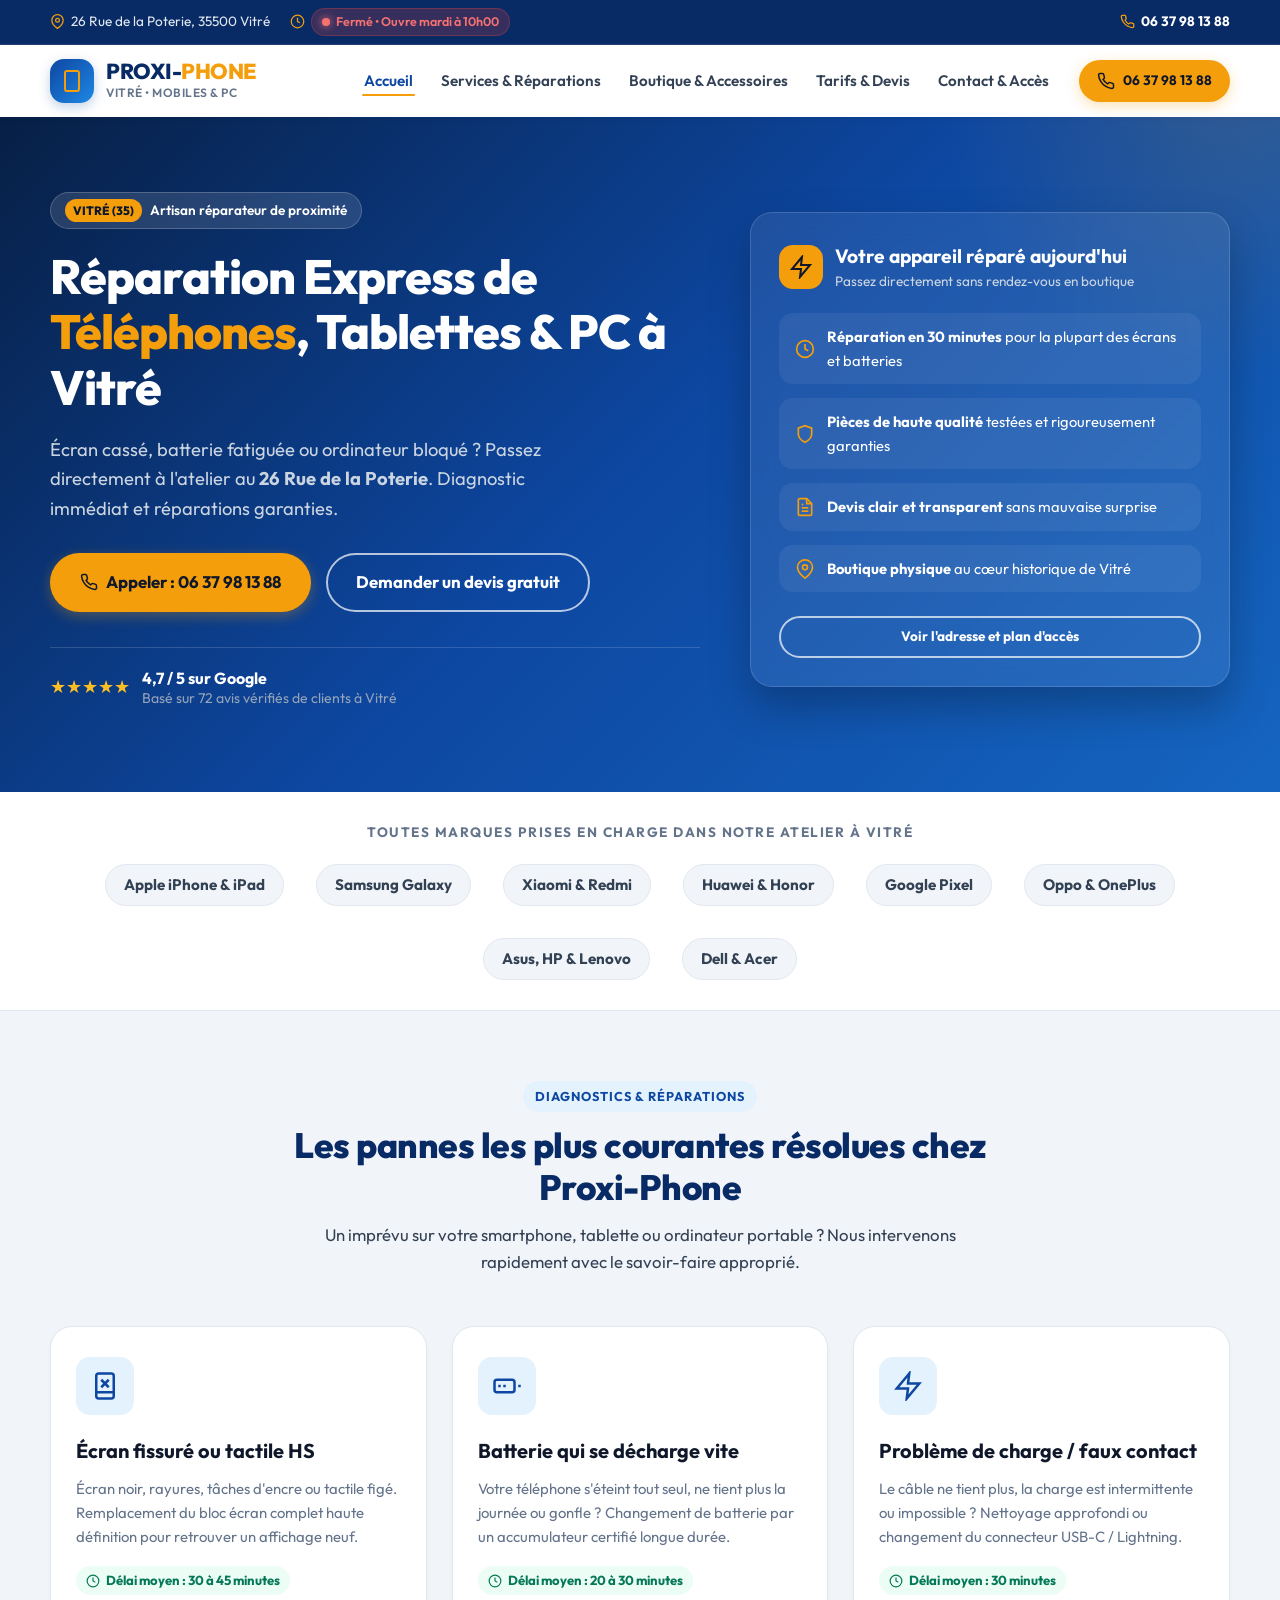
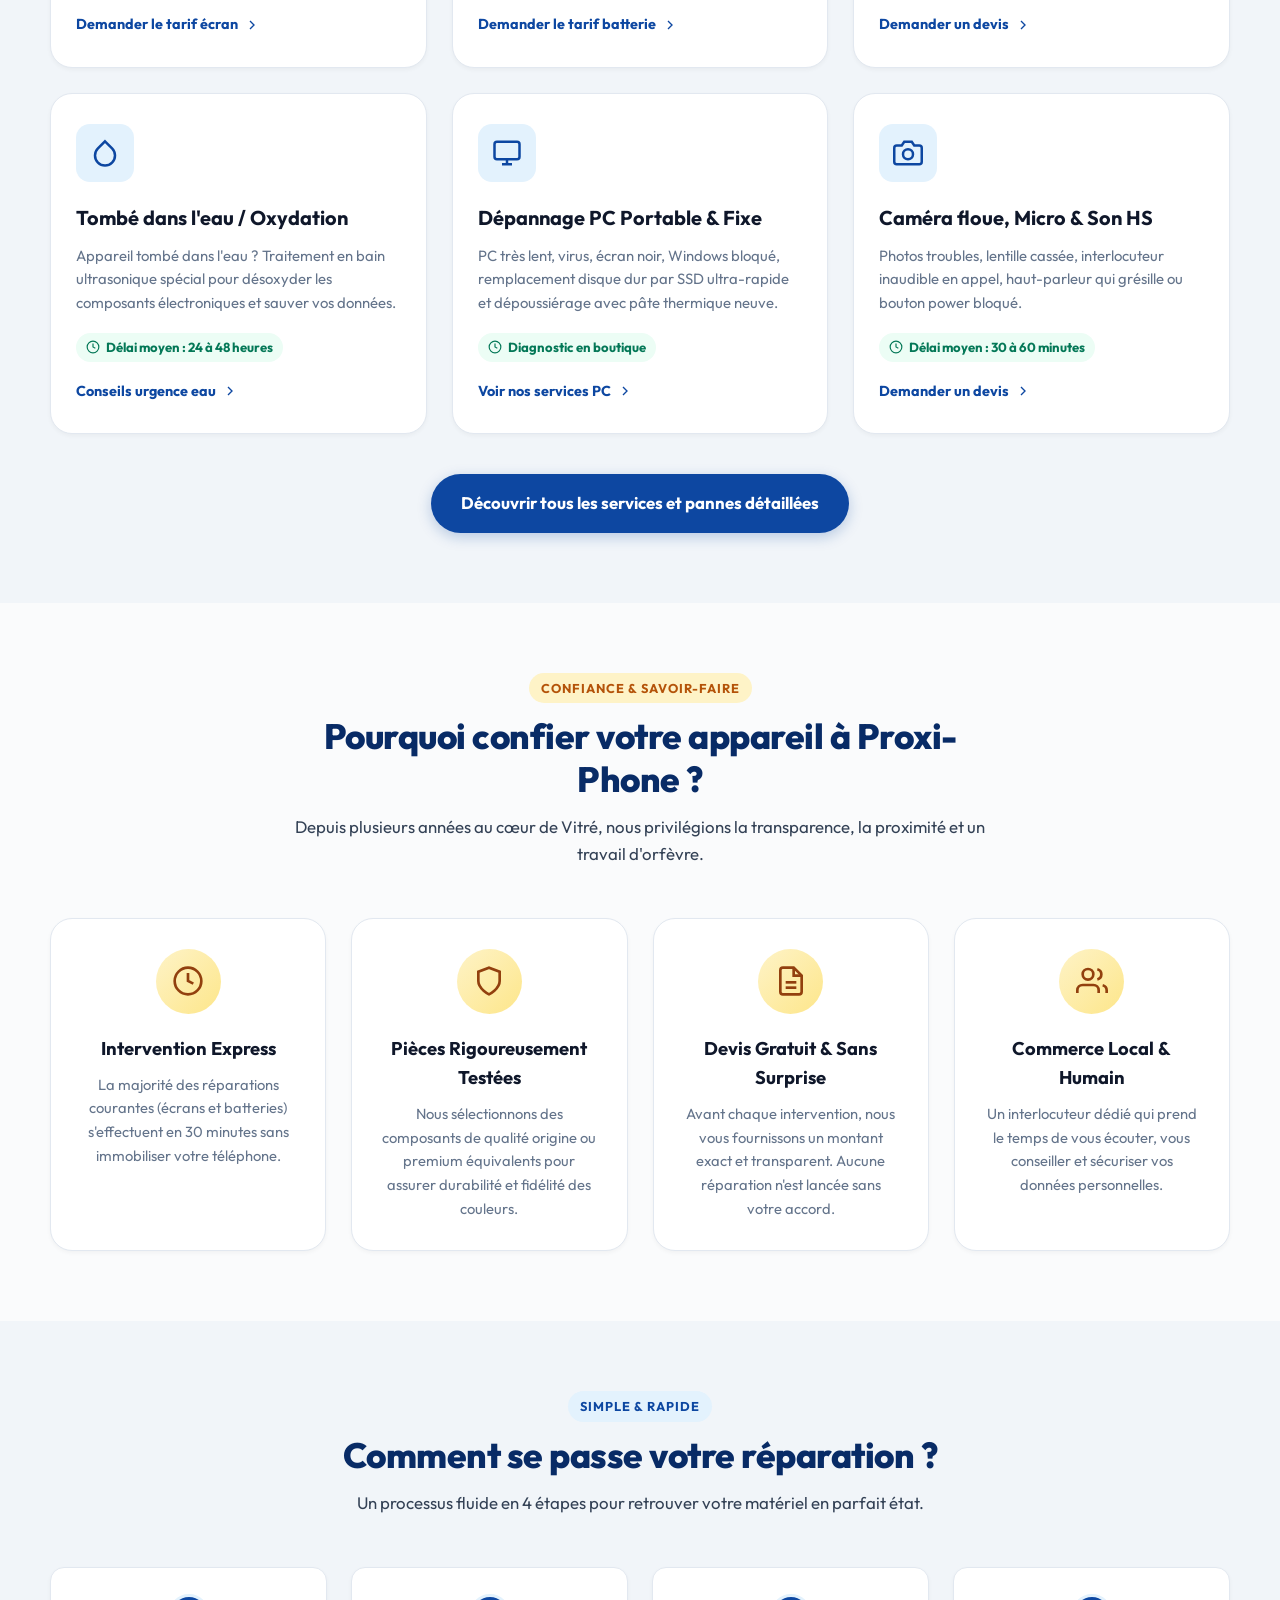
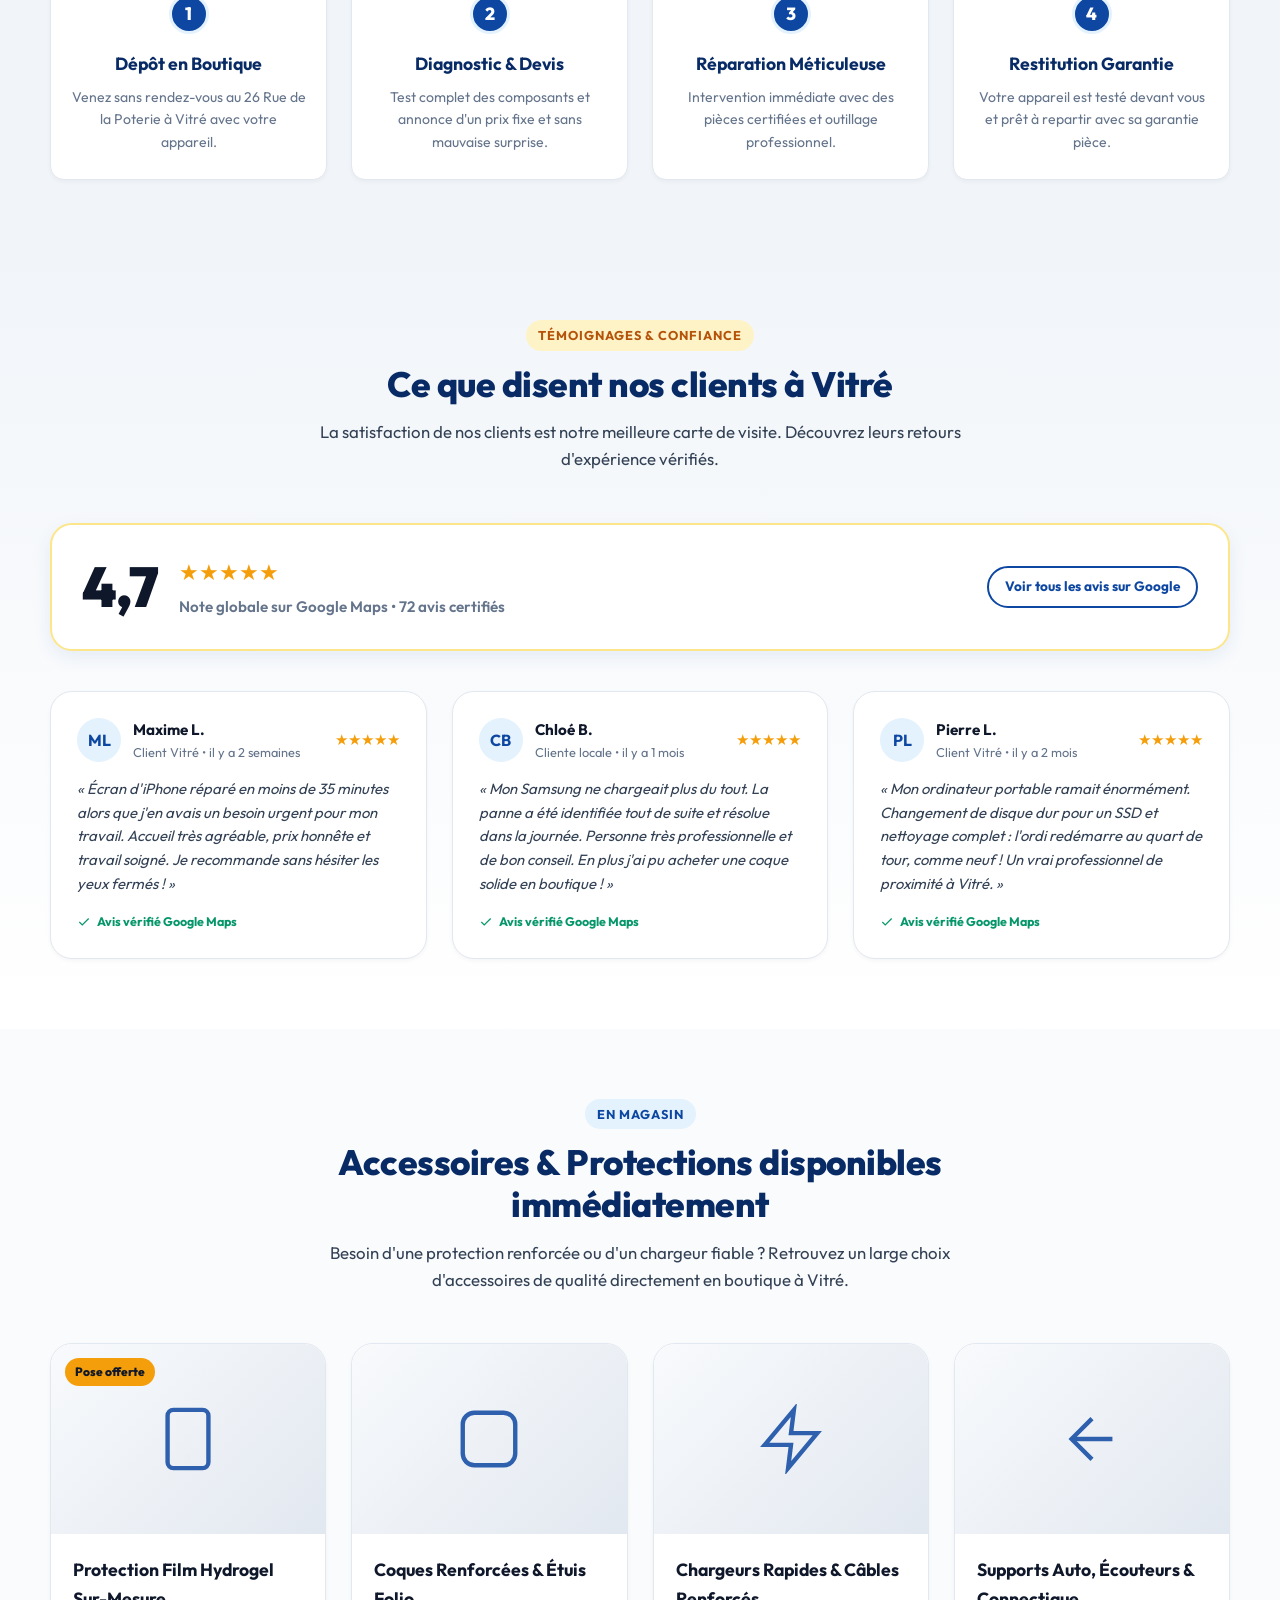
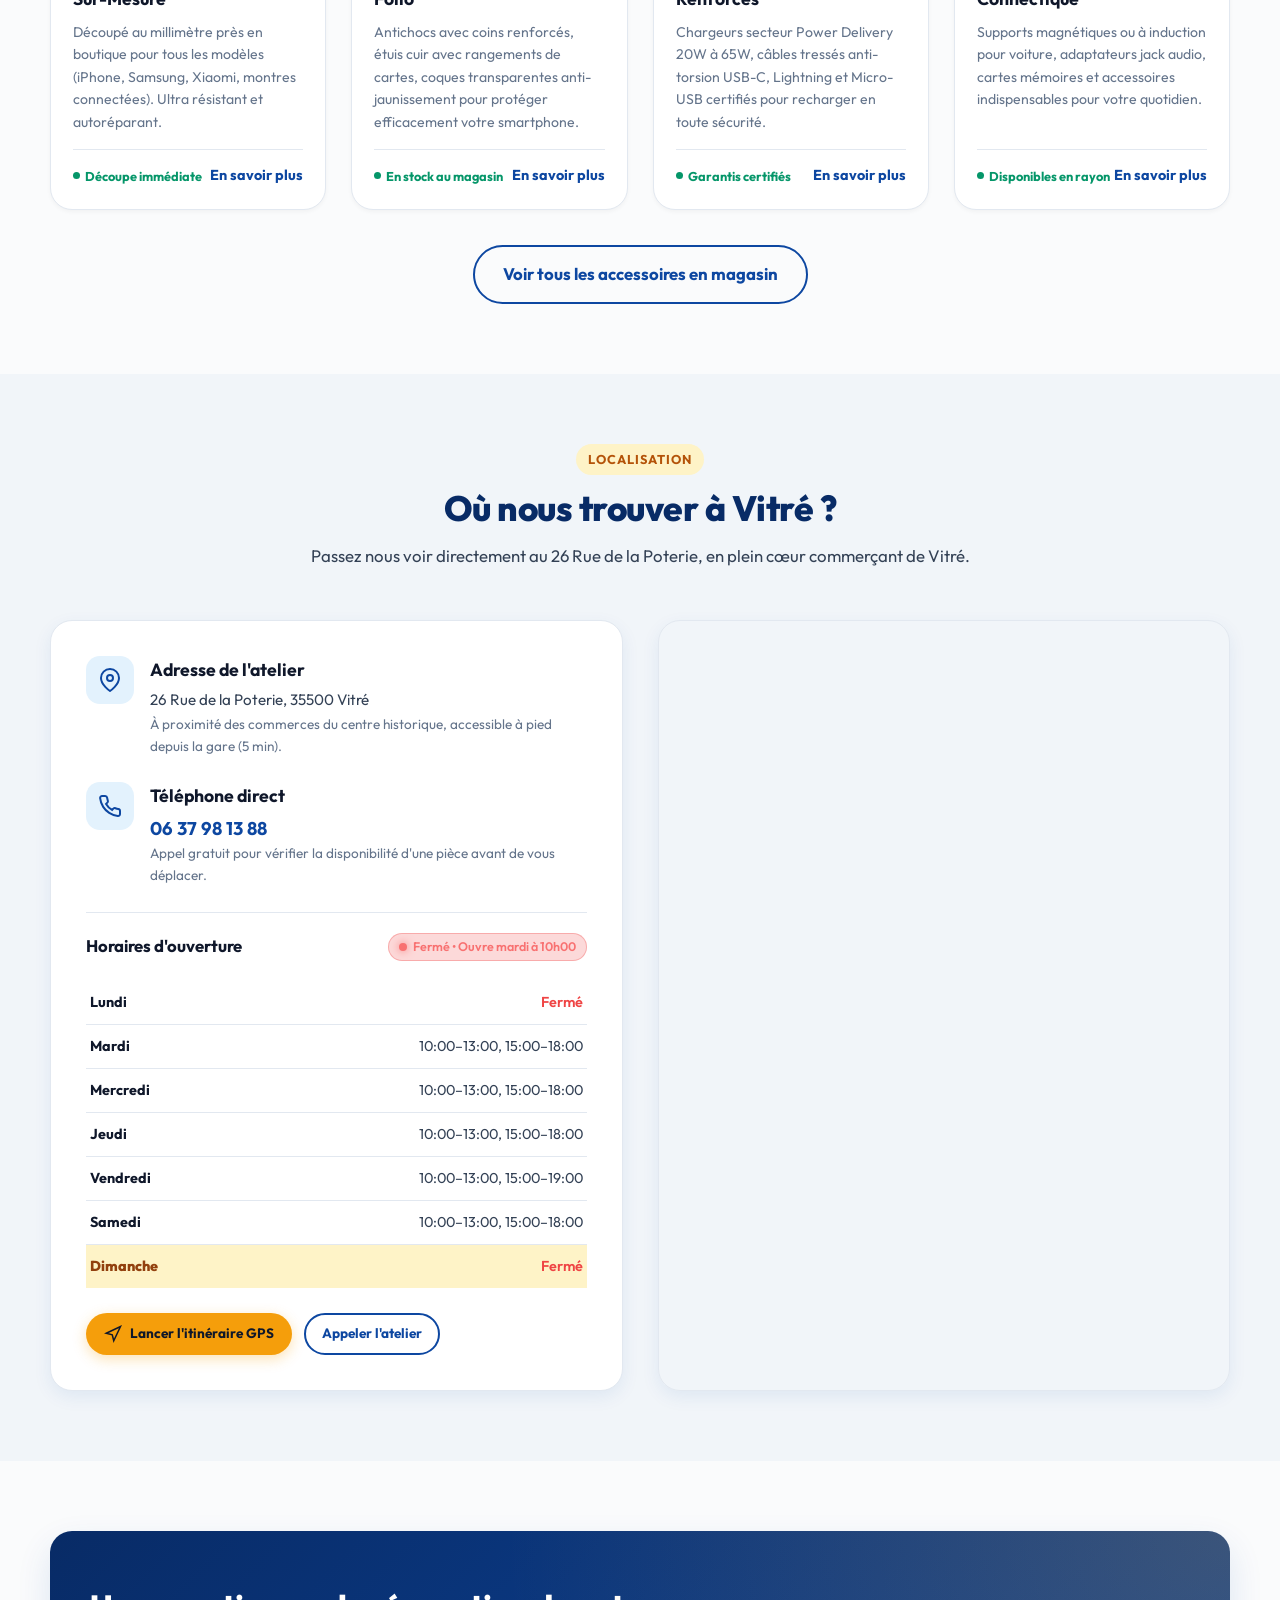
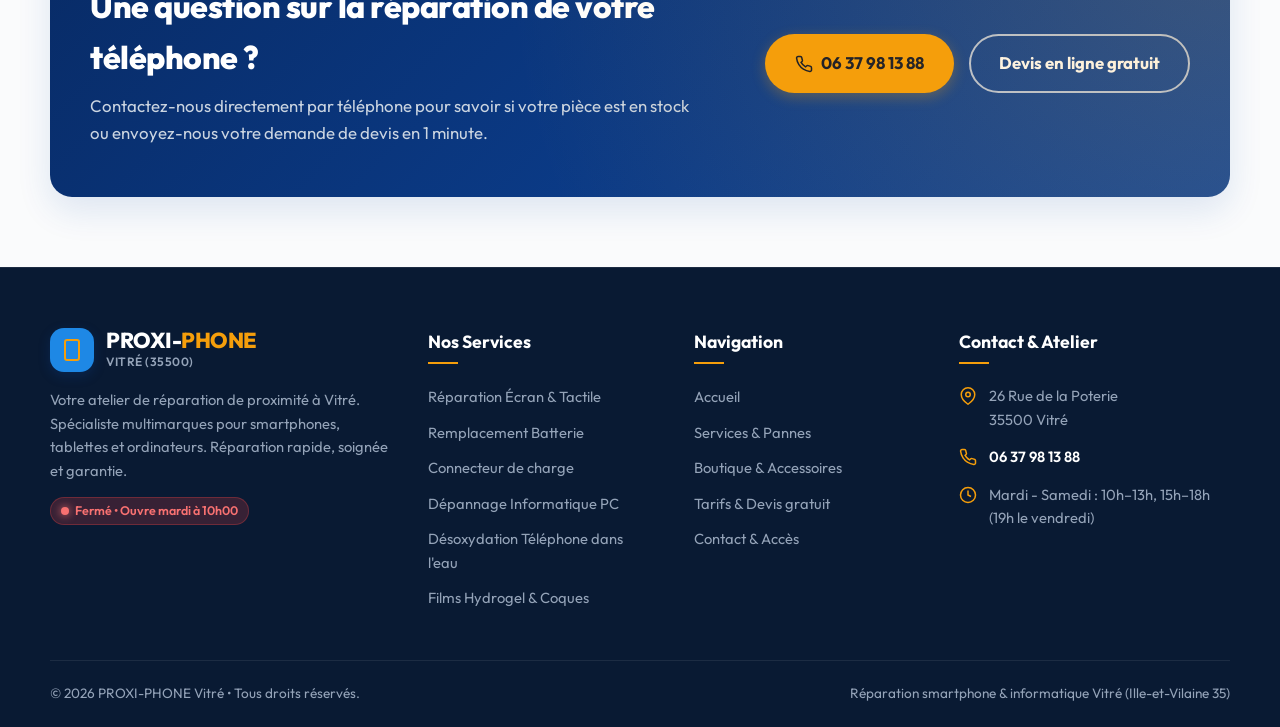
==== index.html @ 9337db9a "Add files via upload" ====
<!DOCTYPE html>
<html lang="fr">
<head>
  <meta charset="UTF-8">
  <meta name="viewport" content="width=device-width, initial-scale=1.0">
  <title>PROXI-PHONE Vitré | Réparation Téléphones, Tablettes & Ordinateurs (35500)</title>
  <meta name="description" content="Réparation express de smartphones, tablettes et ordinateurs à Vitré (35500). Écran cassé, batterie, dépannage PC. 26 Rue de la Poterie. Sans RDV • 4.7/5 sur Google.">
  <meta name="keywords" content="réparation téléphone vitré, réparateur iphone vitré, dépannage informatique vitré, changement écran samsung 35500, proxi phone vitré, accessoires téléphone vitré">
  
  <!-- Open Graph -->
  <meta property="og:title" content="PROXI-PHONE Vitré | Réparation Express Téléphones & PC">
  <meta property="og:description" content="Votre spécialiste réparation mobile, tablette et informatique au centre-ville de Vitré. Diagnostic rapide et pièces garanties.">
  <meta property="og:type" content="website">
  <meta property="og:locale" content="fr_FR">

  <!-- Polices Google -->
  <link rel="preconnect" href="https://fonts.googleapis.com">
  <link rel="preconnect" href="https://fonts.gstatic.com" crossorigin>
  <link href="https://fonts.googleapis.com/css2?family=Outfit:wght@400;500;600;700;800;900&display=swap" rel="stylesheet">

  <link rel="stylesheet" href="assets/css/style.css">

  <!-- Données structurées SEO Local Schema.org -->
  <script type="application/ld+json">
  {
    "@context": "https://schema.org",
    "@type": "ElectronicsRepairShop",
    "name": "PROXI-PHONE",
    "image": "assets/images/store-preview.png",
    "telephone": "0637981388",
    "address": {
      "@type": "PostalAddress",
      "streetAddress": "26 Rue de la Poterie",
      "addressLocality": "Vitré",
      "postalCode": "35500",
      "addressCountry": "FR"
    },
    "geo": {
      "@type": "GeoCoordinates",
      "latitude": 48.1251,
      "longitude": -1.2114
    },
    "aggregateRating": {
      "@type": "AggregateRating",
      "ratingValue": "4.7",
      "reviewCount": "72"
    },
    "openingHoursSpecification": [
      {
        "@type": "OpeningHoursSpecification",
        "dayOfWeek": ["Tuesday", "Wednesday", "Thursday", "Saturday"],
        "opens": "10:00",
        "closes": "13:00"
      },
      {
        "@type": "OpeningHoursSpecification",
        "dayOfWeek": ["Tuesday", "Wednesday", "Thursday", "Saturday"],
        "opens": "15:00",
        "closes": "18:00"
      },
      {
        "@type": "OpeningHoursSpecification",
        "dayOfWeek": ["Friday"],
        "opens": "10:00",
        "closes": "13:00"
      },
      {
        "@type": "OpeningHoursSpecification",
        "dayOfWeek": ["Friday"],
        "opens": "15:00",
        "closes": "19:00"
      }
    ]
  }
  </script>
</head>
<body>

  <!-- Top bar infos & statut dynamique -->
  <div class="topbar">
    <div class="container">
      <div class="topbar-info">
        <div class="topbar-item">
          <svg viewBox="0 0 24 24" fill="none" stroke="currentColor" stroke-width="2"><path d="M21 10c0 7-9 13-9 13s-9-6-9-13a9 9 0 0 1 18 0z"></path><circle cx="12" cy="10" r="3"></circle></svg>
          <span>26 Rue de la Poterie, 35500 Vitré</span>
        </div>
        <div class="topbar-item">
          <svg viewBox="0 0 24 24" fill="none" stroke="currentColor" stroke-width="2"><circle cx="12" cy="12" r="10"></circle><polyline points="12 6 12 12 16 14"></polyline></svg>
          <span class="status-badge closed"><span class="status-dot"></span><span>Calcul en cours...</span></span>
        </div>
      </div>
      <div class="topbar-info">
        <div class="topbar-item">
          <svg viewBox="0 0 24 24" fill="none" stroke="currentColor" stroke-width="2"><path d="M22 16.92v3a2 2 0 0 1-2.18 2 19.79 19.79 0 0 1-8.63-3.07 19.5 19.5 0 0 1-6-6 19.79 19.79 0 0 1-3.07-8.67A2 2 0 0 1 4.11 2h3a2 2 0 0 1 2 1.72 12.84 12.84 0 0 0 .7 2.81 2 2 0 0 1-.45 2.11L8.09 9.91a16 16 0 0 0 6 6l1.27-1.27a2 2 0 0 1 2.11-.45 12.84 12.84 0 0 0 2.81.7A2 2 0 0 1 22 16.92z"></path></svg>
          <a href="tel:0637981388" style="font-weight:700; color:#fff;">06 37 98 13 88</a>
        </div>
      </div>
    </div>
  </div>

  <!-- Header & Navigation -->
  <header class="site-header">
    <div class="container">
      <div class="header-inner">
        <a href="index.html" class="logo">
          <div class="logo-icon">
            <svg viewBox="0 0 24 24" fill="none" stroke="currentColor" stroke-width="2"><rect x="5" y="2" width="14" height="20" rx="2" ry="2"></rect><line x1="12" y1="18" x2="12.01" y2="18"></line></svg>
          </div>
          <div class="logo-text">
            <span class="logo-brand">PROXI-<span>PHONE</span></span>
            <span class="logo-sub">Vitré • Mobiles & PC</span>
          </div>
        </a>

        <nav class="main-nav">
          <ul class="nav-links">
            <li><a href="index.html" class="nav-link active">Accueil</a></li>
            <li><a href="services.html" class="nav-link">Services & Réparations</a></li>
            <li><a href="accessoires.html" class="nav-link">Boutique & Accessoires</a></li>
            <li><a href="devis.html" class="nav-link">Tarifs & Devis</a></li>
            <li><a href="contact.html" class="nav-link">Contact & Accès</a></li>
          </ul>

          <div class="header-cta-group">
            <a href="tel:0637981388" class="btn btn-accent btn-sm">
              <svg viewBox="0 0 24 24" fill="none" stroke="currentColor" stroke-width="2"><path d="M22 16.92v3a2 2 0 0 1-2.18 2 19.79 19.79 0 0 1-8.63-3.07 19.5 19.5 0 0 1-6-6 19.79 19.79 0 0 1-3.07-8.67A2 2 0 0 1 4.11 2h3a2 2 0 0 1 2 1.72 12.84 12.84 0 0 0 .7 2.81 2 2 0 0 1-.45 2.11L8.09 9.91a16 16 0 0 0 6 6l1.27-1.27a2 2 0 0 1 2.11-.45 12.84 12.84 0 0 0 2.81.7A2 2 0 0 1 22 16.92z"></path></svg>
              <span>06 37 98 13 88</span>
            </a>
            <button class="menu-toggle" aria-label="Menu principal">
              <svg width="24" height="24" viewBox="0 0 24 24" fill="none" stroke="currentColor" stroke-width="2"><line x1="3" y1="12" x2="21" y2="12"></line><line x1="3" y1="6" x2="21" y2="6"></line><line x1="3" y1="18" x2="21" y2="18"></line></svg>
            </button>
          </div>
        </nav>
      </div>
    </div>
  </header>

  <!-- HERO SECTION -->
  <section class="hero">
    <div class="container">
      <div class="hero-grid">
        <div class="hero-content">
          <div class="hero-badge-pill">
            <span class="pill-tag">VITRÉ (35)</span>
            <span>Artisan réparateur de proximité</span>
          </div>
          
          <h1 class="hero-title">
            Réparation Express de <span class="highlight">Téléphones</span>, Tablettes & PC à Vitré
          </h1>
          
          <p class="hero-subtitle">
            Écran cassé, batterie fatiguée ou ordinateur bloqué ? Passez directement à l'atelier au <strong>26 Rue de la Poterie</strong>. Diagnostic immédiat et réparations garanties.
          </p>

          <div class="hero-actions">
            <a href="tel:0637981388" class="btn btn-accent btn-lg">
              <svg viewBox="0 0 24 24" fill="none" stroke="currentColor" stroke-width="2"><path d="M22 16.92v3a2 2 0 0 1-2.18 2 19.79 19.79 0 0 1-8.63-3.07 19.5 19.5 0 0 1-6-6 19.79 19.79 0 0 1-3.07-8.67A2 2 0 0 1 4.11 2h3a2 2 0 0 1 2 1.72 12.84 12.84 0 0 0 .7 2.81 2 2 0 0 1-.45 2.11L8.09 9.91a16 16 0 0 0 6 6l1.27-1.27a2 2 0 0 1 2.11-.45 12.84 12.84 0 0 0 2.81.7A2 2 0 0 1 22 16.92z"></path></svg>
              <span>Appeler : 06 37 98 13 88</span>
            </a>
            <a href="devis.html" class="btn btn-outline-white btn-lg">
              Demander un devis gratuit
            </a>
          </div>

          <div class="hero-social-proof">
            <div class="google-review-badge">
              <div class="google-stars">★★★★★</div>
              <div class="google-text">
                <strong>4,7 / 5 sur Google</strong>
                <span>Basé sur 72 avis vérifiés de clients à Vitré</span>
              </div>
            </div>
          </div>
        </div>

        <!-- Carte droite mise en avant -->
        <div class="hero-card">
          <div class="hero-card-header">
            <div class="hero-card-icon">
              <svg viewBox="0 0 24 24" fill="none" stroke="currentColor" stroke-width="2"><polygon points="13 2 3 14 12 14 11 22 21 10 12 10 13 2"></polygon></svg>
            </div>
            <div>
              <h3>Votre appareil réparé aujourd'hui</h3>
              <p>Passez directement sans rendez-vous en boutique</p>
            </div>
          </div>

          <div class="hero-features-list">
            <div class="hero-feature-item">
              <svg viewBox="0 0 24 24" fill="none" stroke="currentColor" stroke-width="2"><circle cx="12" cy="12" r="10"></circle><polyline points="12 6 12 12 16 14"></polyline></svg>
              <div><strong>Réparation en 30 minutes</strong> pour la plupart des écrans et batteries</div>
            </div>
            <div class="hero-feature-item">
              <svg viewBox="0 0 24 24" fill="none" stroke="currentColor" stroke-width="2"><path d="M12 22s8-4 8-10V5l-8-3-8 3v7c0 6 8 10 8 10z"></path></svg>
              <div><strong>Pièces de haute qualité</strong> testées et rigoureusement garanties</div>
            </div>
            <div class="hero-feature-item">
              <svg viewBox="0 0 24 24" fill="none" stroke="currentColor" stroke-width="2"><path d="M14 2H6a2 2 0 0 0-2 2v16a2 2 0 0 0 2 2h12a2 2 0 0 0 2-2V8z"></path><polyline points="14 2 14 8 20 8"></polyline><line x1="16" y1="13" x2="8" y2="13"></line><line x1="16" y1="17" x2="8" y2="17"></line><polyline points="10 9 9 9 8 9"></polyline></svg>
              <div><strong>Devis clair et transparent</strong> sans mauvaise surprise</div>
            </div>
            <div class="hero-feature-item">
              <svg viewBox="0 0 24 24" fill="none" stroke="currentColor" stroke-width="2"><path d="M21 10c0 7-9 13-9 13s-9-6-9-13a9 9 0 0 1 18 0z"></path><circle cx="12" cy="10" r="3"></circle></svg>
              <div><strong>Boutique physique</strong> au cœur historique de Vitré</div>
            </div>
          </div>

          <div class="hero-card-footer">
            <a href="contact.html" class="btn btn-outline-white btn-sm" style="width:100%;">
              Voir l'adresse et plan d'accès
            </a>
          </div>
        </div>
      </div>
    </div>
  </section>

  <!-- BANDEAU DES MARQUES -->
  <section class="brands-section">
    <div class="container">
      <div class="brands-title">Toutes marques prises en charge dans notre atelier à Vitré</div>
      <div class="brands-list">
        <span class="brand-badge">Apple iPhone & iPad</span>
        <span class="brand-badge">Samsung Galaxy</span>
        <span class="brand-badge">Xiaomi & Redmi</span>
        <span class="brand-badge">Huawei & Honor</span>
        <span class="brand-badge">Google Pixel</span>
        <span class="brand-badge">Oppo & OnePlus</span>
        <span class="brand-badge">Asus, HP & Lenovo</span>
        <span class="brand-badge">Dell & Acer</span>
      </div>
    </div>
  </section>

  <!-- SECTION PANNES COURANTES -->
  <section class="section section-bg-light">
    <div class="container">
      <div class="section-header">
        <span class="section-tag">Diagnostics & Réparations</span>
        <h2 class="section-title">Les pannes les plus courantes résolues chez Proxi-Phone</h2>
        <p class="section-desc">Un imprévu sur votre smartphone, tablette ou ordinateur portable ? Nous intervenons rapidement avec le savoir-faire approprié.</p>
      </div>

      <div class="issues-grid">
        <!-- Écran cassé -->
        <div class="issue-card">
          <div class="issue-card-icon">
            <svg viewBox="0 0 24 24" fill="none" stroke="currentColor" stroke-width="2"><rect x="5" y="2" width="14" height="20" rx="2" ry="2"></rect><line x1="5" y1="17" x2="19" y2="17"></line><line x1="9" y1="7" x2="15" y2="13"></line><line x1="15" y1="7" x2="9" y2="13"></line></svg>
          </div>
          <h3>Écran fissuré ou tactile HS</h3>
          <p>Écran noir, rayures, tâches d'encre ou tactile figé. Remplacement du bloc écran complet haute définition pour retrouver un affichage neuf.</p>
          <div class="issue-card-delay">
            <svg viewBox="0 0 24 24" fill="none" stroke="currentColor" stroke-width="2"><circle cx="12" cy="12" r="10"></circle><polyline points="12 6 12 12 16 14"></polyline></svg>
            <span>Délai moyen : 30 à 45 minutes</span>
          </div>
          <a href="devis.html" class="issue-card-btn">
            Demander le tarif écran <svg viewBox="0 0 24 24" fill="none" stroke="currentColor" stroke-width="2"><polyline points="9 18 15 12 9 6"></polyline></svg>
          </a>
        </div>

        <!-- Batterie HS -->
        <div class="issue-card">
          <div class="issue-card-icon">
            <svg viewBox="0 0 24 24" fill="none" stroke="currentColor" stroke-width="2"><rect x="2" y="7" width="16" height="10" rx="2" ry="2"></rect><line x1="22" y1="11" x2="22" y2="13"></line><line x1="6" y1="11" x2="6" y2="13"></line><line x1="10" y1="11" x2="10" y2="13"></line></svg>
          </div>
          <h3>Batterie qui se décharge vite</h3>
          <p>Votre téléphone s'éteint tout seul, ne tient plus la journée ou gonfle ? Changement de batterie par un accumulateur certifié longue durée.</p>
          <div class="issue-card-delay">
            <svg viewBox="0 0 24 24" fill="none" stroke="currentColor" stroke-width="2"><circle cx="12" cy="12" r="10"></circle><polyline points="12 6 12 12 16 14"></polyline></svg>
            <span>Délai moyen : 20 à 30 minutes</span>
          </div>
          <a href="devis.html" class="issue-card-btn">
            Demander le tarif batterie <svg viewBox="0 0 24 24" fill="none" stroke="currentColor" stroke-width="2"><polyline points="9 18 15 12 9 6"></polyline></svg>
          </a>
        </div>

        <!-- Connecteur de charge -->
        <div class="issue-card">
          <div class="issue-card-icon">
            <svg viewBox="0 0 24 24" fill="none" stroke="currentColor" stroke-width="2"><polygon points="13 2 3 14 12 14 11 22 21 10 12 10 13 2"></polygon></svg>
          </div>
          <h3>Problème de charge / faux contact</h3>
          <p>Le câble ne tient plus, la charge est intermittente ou impossible ? Nettoyage approfondi ou changement du connecteur USB-C / Lightning.</p>
          <div class="issue-card-delay">
            <svg viewBox="0 0 24 24" fill="none" stroke="currentColor" stroke-width="2"><circle cx="12" cy="12" r="10"></circle><polyline points="12 6 12 12 16 14"></polyline></svg>
            <span>Délai moyen : 30 minutes</span>
          </div>
          <a href="devis.html" class="issue-card-btn">
            Demander un devis <svg viewBox="0 0 24 24" fill="none" stroke="currentColor" stroke-width="2"><polyline points="9 18 15 12 9 6"></polyline></svg>
          </a>
        </div>

        <!-- Désoxydation liquide -->
        <div class="issue-card">
          <div class="issue-card-icon">
            <svg viewBox="0 0 24 24" fill="none" stroke="currentColor" stroke-width="2"><path d="M12 2.69l5.66 5.66a8 8 0 1 1-11.31 0z"></path></svg>
          </div>
          <h3>Tombé dans l'eau / Oxydation</h3>
          <p>Appareil tombé dans l'eau ? Traitement en bain ultrasonique spécial pour désoxyder les composants électroniques et sauver vos données.</p>
          <div class="issue-card-delay">
            <svg viewBox="0 0 24 24" fill="none" stroke="currentColor" stroke-width="2"><circle cx="12" cy="12" r="10"></circle><polyline points="12 6 12 12 16 14"></polyline></svg>
            <span>Délai moyen : 24 à 48 heures</span>
          </div>
          <a href="services.html" class="issue-card-btn">
            Conseils urgence eau <svg viewBox="0 0 24 24" fill="none" stroke="currentColor" stroke-width="2"><polyline points="9 18 15 12 9 6"></polyline></svg>
          </a>
        </div>

        <!-- Dépannage PC & Ordinateurs -->
        <div class="issue-card">
          <div class="issue-card-icon">
            <svg viewBox="0 0 24 24" fill="none" stroke="currentColor" stroke-width="2"><rect x="2" y="3" width="20" height="14" rx="2" ry="2"></rect><line x1="8" y1="21" x2="16" y2="21"></line><line x1="12" y1="17" x2="12" y2="21"></line></svg>
          </div>
          <h3>Dépannage PC Portable & Fixe</h3>
          <p>PC très lent, virus, écran noir, Windows bloqué, remplacement disque dur par SSD ultra-rapide et dépoussiérage avec pâte thermique neuve.</p>
          <div class="issue-card-delay">
            <svg viewBox="0 0 24 24" fill="none" stroke="currentColor" stroke-width="2"><circle cx="12" cy="12" r="10"></circle><polyline points="12 6 12 12 16 14"></polyline></svg>
            <span>Diagnostic en boutique</span>
          </div>
          <a href="services.html" class="issue-card-btn">
            Voir nos services PC <svg viewBox="0 0 24 24" fill="none" stroke="currentColor" stroke-width="2"><polyline points="9 18 15 12 9 6"></polyline></svg>
          </a>
        </div>

        <!-- Caméra, Audio & Boutons -->
        <div class="issue-card">
          <div class="issue-card-icon">
            <svg viewBox="0 0 24 24" fill="none" stroke="currentColor" stroke-width="2"><path d="M23 19a2 2 0 0 1-2 2H3a2 2 0 0 1-2-2V8a2 2 0 0 1 2-2h4l2-3h6l2 3h4a2 2 0 0 1 2 2z"></path><circle cx="12" cy="13" r="4"></circle></svg>
          </div>
          <h3>Caméra floue, Micro & Son HS</h3>
          <p>Photos troubles, lentille cassée, interlocuteur inaudible en appel, haut-parleur qui grésille ou bouton power bloqué.</p>
          <div class="issue-card-delay">
            <svg viewBox="0 0 24 24" fill="none" stroke="currentColor" stroke-width="2"><circle cx="12" cy="12" r="10"></circle><polyline points="12 6 12 12 16 14"></polyline></svg>
            <span>Délai moyen : 30 à 60 minutes</span>
          </div>
          <a href="devis.html" class="issue-card-btn">
            Demander un devis <svg viewBox="0 0 24 24" fill="none" stroke="currentColor" stroke-width="2"><polyline points="9 18 15 12 9 6"></polyline></svg>
          </a>
        </div>
      </div>

      <div style="text-align:center; margin-top:40px;">
        <a href="services.html" class="btn btn-primary btn-lg">Découvrir tous les services et pannes détaillées</a>
      </div>
    </div>
  </section>

  <!-- POURQUOI NOUS CHOISIR -->
  <section class="section">
    <div class="container">
      <div class="section-header">
        <span class="section-tag tag-accent">Confiance & Savoir-faire</span>
        <h2 class="section-title">Pourquoi confier votre appareil à Proxi-Phone ?</h2>
        <p class="section-desc">Depuis plusieurs années au cœur de Vitré, nous privilégions la transparence, la proximité et un travail d'orfèvre.</p>
      </div>

      <div class="why-us-grid">
        <div class="feature-box">
          <div class="feature-box-icon">
            <svg viewBox="0 0 24 24" fill="none" stroke="currentColor" stroke-width="2"><circle cx="12" cy="12" r="10"></circle><polyline points="12 6 12 12 16 14"></polyline></svg>
          </div>
          <h3>Intervention Express</h3>
          <p>La majorité des réparations courantes (écrans et batteries) s'effectuent en 30 minutes sans immobiliser votre téléphone.</p>
        </div>

        <div class="feature-box">
          <div class="feature-box-icon">
            <svg viewBox="0 0 24 24" fill="none" stroke="currentColor" stroke-width="2"><path d="M12 22s8-4 8-10V5l-8-3-8 3v7c0 6 8 10 8 10z"></path></svg>
          </div>
          <h3>Pièces Rigoureusement Testées</h3>
          <p>Nous sélectionnons des composants de qualité origine ou premium équivalents pour assurer durabilité et fidélité des couleurs.</p>
        </div>

        <div class="feature-box">
          <div class="feature-box-icon">
            <svg viewBox="0 0 24 24" fill="none" stroke="currentColor" stroke-width="2"><path d="M14 2H6a2 2 0 0 0-2 2v16a2 2 0 0 0 2 2h12a2 2 0 0 0 2-2V8z"></path><polyline points="14 2 14 8 20 8"></polyline><line x1="16" y1="13" x2="8" y2="13"></line><line x1="16" y1="17" x2="8" y2="17"></line></svg>
          </div>
          <h3>Devis Gratuit & Sans Surprise</h3>
          <p>Avant chaque intervention, nous vous fournissons un montant exact et transparent. Aucune réparation n'est lancée sans votre accord.</p>
        </div>

        <div class="feature-box">
          <div class="feature-box-icon">
            <svg viewBox="0 0 24 24" fill="none" stroke="currentColor" stroke-width="2"><path d="M17 21v-2a4 4 0 0 0-4-4H5a4 4 0 0 0-4 4v2"></path><circle cx="9" cy="7" r="4"></circle><path d="M23 21v-2a4 4 0 0 0-3-3.87"></path><path d="M16 3.13a4 4 0 0 1 0 7.75"></path></svg>
          </div>
          <h3>Commerce Local & Humain</h3>
          <p>Un interlocuteur dédié qui prend le temps de vous écouter, vous conseiller et sécuriser vos données personnelles.</p>
        </div>
      </div>
    </div>
  </section>

  <!-- PROCESSUS EN 4 ÉTAPES -->
  <section class="section section-bg-light">
    <div class="container">
      <div class="section-header">
        <span class="section-tag">Simple & Rapide</span>
        <h2 class="section-title">Comment se passe votre réparation ?</h2>
        <p class="section-desc">Un processus fluide en 4 étapes pour retrouver votre matériel en parfait état.</p>
      </div>

      <div class="steps-container">
        <div class="step-card">
          <div class="step-number">1</div>
          <h4>Dépôt en Boutique</h4>
          <p>Venez sans rendez-vous au 26 Rue de la Poterie à Vitré avec votre appareil.</p>
        </div>

        <div class="step-card">
          <div class="step-number">2</div>
          <h4>Diagnostic & Devis</h4>
          <p>Test complet des composants et annonce d'un prix fixe et sans mauvaise surprise.</p>
        </div>

        <div class="step-card">
          <div class="step-number">3</div>
          <h4>Réparation Méticuleuse</h4>
          <p>Intervention immédiate avec des pièces certifiées et outillage professionnel.</p>
        </div>

        <div class="step-card">
          <div class="step-number">4</div>
          <h4>Restitution Garantie</h4>
          <p>Votre appareil est testé devant vous et prêt à repartir avec sa garantie pièce.</p>
        </div>
      </div>
    </div>
  </section>

  <!-- SECTION AVIS GOOGLE -->
  <section class="section reviews-section">
    <div class="container">
      <div class="section-header">
        <span class="section-tag tag-accent">Témoignages & Confiance</span>
        <h2 class="section-title">Ce que disent nos clients à Vitré</h2>
        <p class="section-desc">La satisfaction de nos clients est notre meilleure carte de visite. Découvrez leurs retours d'expérience vérifiés.</p>
      </div>

      <!-- Résumé note Google -->
      <div class="reviews-summary-card">
        <div class="rating-big-box">
          <div class="rating-score">4,7</div>
          <div class="rating-stars-group">
            <div class="stars">★★★★★</div>
            <div class="rating-count">Note globale sur Google Maps • 72 avis certifiés</div>
          </div>
        </div>
        <div>
          <a href="https://maps.google.com/?cid=vitre" target="_blank" rel="noopener" class="btn btn-outline btn-sm">
            Voir tous les avis sur Google
          </a>
        </div>
      </div>

      <!-- Grille d'avis -->
      <div class="reviews-grid">
        <div class="review-card">
          <div>
            <div class="review-header">
              <div class="reviewer-info">
                <div class="reviewer-avatar">ML</div>
                <div>
                  <div class="reviewer-name">Maxime L.</div>
                  <div class="reviewer-date">Client Vitré • il y a 2 semaines</div>
                </div>
              </div>
              <div class="review-stars">★★★★★</div>
            </div>
            <p class="review-body">
              « Écran d'iPhone réparé en moins de 35 minutes alors que j'en avais un besoin urgent pour mon travail. Accueil très agréable, prix honnête et travail soigné. Je recommande sans hésiter les yeux fermés ! »
            </p>
          </div>
          <div class="review-badge-verified">
            <svg viewBox="0 0 24 24" fill="none" stroke="currentColor" stroke-width="2"><polyline points="20 6 9 17 4 12"></polyline></svg>
            <span>Avis vérifié Google Maps</span>
          </div>
        </div>

        <div class="review-card">
          <div>
            <div class="review-header">
              <div class="reviewer-info">
                <div class="reviewer-avatar">CB</div>
                <div>
                  <div class="reviewer-name">Chloé B.</div>
                  <div class="reviewer-date">Cliente locale • il y a 1 mois</div>
                </div>
              </div>
              <div class="review-stars">★★★★★</div>
            </div>
            <p class="review-body">
              « Mon Samsung ne chargeait plus du tout. La panne a été identifiée tout de suite et résolue dans la journée. Personne très professionnelle et de bon conseil. En plus j'ai pu acheter une coque solide en boutique ! »
            </p>
          </div>
          <div class="review-badge-verified">
            <svg viewBox="0 0 24 24" fill="none" stroke="currentColor" stroke-width="2"><polyline points="20 6 9 17 4 12"></polyline></svg>
            <span>Avis vérifié Google Maps</span>
          </div>
        </div>

        <div class="review-card">
          <div>
            <div class="review-header">
              <div class="reviewer-info">
                <div class="reviewer-avatar">PL</div>
                <div>
                  <div class="reviewer-name">Pierre L.</div>
                  <div class="reviewer-date">Client Vitré • il y a 2 mois</div>
                </div>
              </div>
              <div class="review-stars">★★★★★</div>
            </div>
            <p class="review-body">
              « Mon ordinateur portable ramait énormément. Changement de disque dur pour un SSD et nettoyage complet : l'ordi redémarre au quart de tour, comme neuf ! Un vrai professionnel de proximité à Vitré. »
            </p>
          </div>
          <div class="review-badge-verified">
            <svg viewBox="0 0 24 24" fill="none" stroke="currentColor" stroke-width="2"><polyline points="20 6 9 17 4 12"></polyline></svg>
            <span>Avis vérifié Google Maps</span>
          </div>
        </div>
      </div>
    </div>
  </section>

  <!-- APERÇU BOUTIQUE ACCESSOIRES -->
  <section class="section">
    <div class="container">
      <div class="section-header">
        <span class="section-tag">En Magasin</span>
        <h2 class="section-title">Accessoires & Protections disponibles immédiatement</h2>
        <p class="section-desc">Besoin d'une protection renforcée ou d'un chargeur fiable ? Retrouvez un large choix d'accessoires de qualité directement en boutique à Vitré.</p>
      </div>

      <div class="shop-preview-grid">
        <div class="product-item">
          <div class="product-image-container">
            <span class="product-badge-flag">Pose offerte</span>
            <svg viewBox="0 0 24 24" fill="none" stroke="currentColor" stroke-width="1.5"><rect x="5" y="2" width="14" height="20" rx="2" ry="2"></rect><line x1="12" y1="18" x2="12.01" y2="18"></line></svg>
          </div>
          <div class="product-details">
            <h4>Protection Film Hydrogel Sur-Mesure</h4>
            <p>Découpé au millimètre près en boutique pour tous les modèles (iPhone, Samsung, Xiaomi, montres connectées). Ultra résistant et autoréparant.</p>
            <div class="product-footer">
              <span class="product-availability">Découpe immédiate</span>
              <a href="accessoires.html" class="issue-card-btn">En savoir plus</a>
            </div>
          </div>
        </div>

        <div class="product-item">
          <div class="product-image-container">
            <svg viewBox="0 0 24 24" fill="none" stroke="currentColor" stroke-width="1.5"><rect x="3" y="3" width="18" height="18" rx="4" ry="4"></rect><line x1="9" y1="9" x2="9" y2="9.01"></line></svg>
          </div>
          <div class="product-details">
            <h4>Coques Renforcées & Étuis Folio</h4>
            <p>Antichocs avec coins renforcés, étuis cuir avec rangements de cartes, coques transparentes anti-jaunissement pour protéger efficacement votre smartphone.</p>
            <div class="product-footer">
              <span class="product-availability">En stock au magasin</span>
              <a href="accessoires.html" class="issue-card-btn">En savoir plus</a>
            </div>
          </div>
        </div>

        <div class="product-item">
          <div class="product-image-container">
            <svg viewBox="0 0 24 24" fill="none" stroke="currentColor" stroke-width="1.5"><path d="M13 2L3 14h9l-1 8 10-12h-9l1-8z"></path></svg>
          </div>
          <div class="product-details">
            <h4>Chargeurs Rapides & Câbles Renforcés</h4>
            <p>Chargeurs secteur Power Delivery 20W à 65W, câbles tressés anti-torsion USB-C, Lightning et Micro-USB certifiés pour recharger en toute sécurité.</p>
            <div class="product-footer">
              <span class="product-availability">Garantis certifiés</span>
              <a href="accessoires.html" class="issue-card-btn">En savoir plus</a>
            </div>
          </div>
        </div>

        <div class="product-item">
          <div class="product-image-container">
            <svg viewBox="0 0 24 24" fill="none" stroke="currentColor" stroke-width="1.5"><path d="M19 12H5"></path><polyline points="12 19 5 12 12 5"></polyline></svg>
          </div>
          <div class="product-details">
            <h4>Supports Auto, Écouteurs & Connectique</h4>
            <p>Supports magnétiques ou à induction pour voiture, adaptateurs jack audio, cartes mémoires et accessoires indispensables pour votre quotidien.</p>
            <div class="product-footer">
              <span class="product-availability">Disponibles en rayon</span>
              <a href="accessoires.html" class="issue-card-btn">En savoir plus</a>
            </div>
          </div>
        </div>
      </div>

      <div style="text-align:center; margin-top:35px;">
        <a href="accessoires.html" class="btn btn-outline btn-lg">Voir tous les accessoires en magasin</a>
      </div>
    </div>
  </section>

  <!-- HORAIRES, ACCÈS & PLAN -->
  <section class="section section-bg-light" id="acces">
    <div class="container">
      <div class="section-header">
        <span class="section-tag tag-accent">Localisation</span>
        <h2 class="section-title">Où nous trouver à Vitré ?</h2>
        <p class="section-desc">Passez nous voir directement au 26 Rue de la Poterie, en plein cœur commerçant de Vitré.</p>
      </div>

      <div class="access-grid">
        <!-- Informations & Horaires -->
        <div class="access-info-card">
          <div class="access-header-item">
            <div class="access-icon">
              <svg viewBox="0 0 24 24" fill="none" stroke="currentColor" stroke-width="2"><path d="M21 10c0 7-9 13-9 13s-9-6-9-13a9 9 0 0 1 18 0z"></path><circle cx="12" cy="10" r="3"></circle></svg>
            </div>
            <div class="access-text">
              <h4>Adresse de l'atelier</h4>
              <p>26 Rue de la Poterie, 35500 Vitré</p>
              <p style="font-size:0.85rem; color:#64748b; margin-top:2px;">À proximité des commerces du centre historique, accessible à pied depuis la gare (5 min).</p>
            </div>
          </div>

          <div class="access-header-item">
            <div class="access-icon">
              <svg viewBox="0 0 24 24" fill="none" stroke="currentColor" stroke-width="2"><path d="M22 16.92v3a2 2 0 0 1-2.18 2 19.79 19.79 0 0 1-8.63-3.07 19.5 19.5 0 0 1-6-6 19.79 19.79 0 0 1-3.07-8.67A2 2 0 0 1 4.11 2h3a2 2 0 0 1 2 1.72 12.84 12.84 0 0 0 .7 2.81 2 2 0 0 1-.45 2.11L8.09 9.91a16 16 0 0 0 6 6l1.27-1.27a2 2 0 0 1 2.11-.45 12.84 12.84 0 0 0 2.81.7A2 2 0 0 1 22 16.92z"></path></svg>
            </div>
            <div class="access-text">
              <h4>Téléphone direct</h4>
              <p><a href="tel:0637981388" style="color:var(--primary); font-weight:700; font-size:1.15rem;">06 37 98 13 88</a></p>
              <p style="font-size:0.85rem; color:#64748b;">Appel gratuit pour vérifier la disponibilité d'une pièce avant de vous déplacer.</p>
            </div>
          </div>

          <div style="margin-top:25px; padding-top:20px; border-top:1px solid var(--border);">
            <div style="display:flex; justify-content:space-between; align-items:center; margin-bottom:12px;">
              <h4 style="font-size:1.05rem; font-weight:700;">Horaires d'ouverture</h4>
              <span class="status-badge closed"><span class="status-dot"></span><span>Statut en direct</span></span>
            </div>

            <table class="hours-table">
              <tbody>
                <tr data-day="1">
                  <td class="day">Lundi</td>
                  <td class="time"><span style="color:#ef4444; font-weight:600;">Fermé</span></td>
                </tr>
                <tr data-day="2">
                  <td class="day">Mardi</td>
                  <td class="time">10:00–13:00, 15:00–18:00</td>
                </tr>
                <tr data-day="3">
                  <td class="day">Mercredi</td>
                  <td class="time">10:00–13:00, 15:00–18:00</td>
                </tr>
                <tr data-day="4">
                  <td class="day">Jeudi</td>
                  <td class="time">10:00–13:00, 15:00–18:00</td>
                </tr>
                <tr data-day="5">
                  <td class="day">Vendredi</td>
                  <td class="time">10:00–13:00, 15:00–19:00</td>
                </tr>
                <tr data-day="6">
                  <td class="day">Samedi</td>
                  <td class="time">10:00–13:00, 15:00–18:00</td>
                </tr>
                <tr data-day="0">
                  <td class="day">Dimanche</td>
                  <td class="time"><span style="color:#ef4444; font-weight:600;">Fermé</span></td>
                </tr>
              </tbody>
            </table>

            <div style="display:flex; gap:12px; flex-wrap:wrap; margin-top:20px;">
              <a href="https://maps.google.com/?q=26+Rue+de+la+Poterie+35500+Vitr%C3%A9" target="_blank" rel="noopener" class="btn btn-accent btn-sm">
                <svg viewBox="0 0 24 24" fill="none" stroke="currentColor" stroke-width="2"><polygon points="3 11 22 2 13 21 11 13 3 11"></polygon></svg>
                Lancer l'itinéraire GPS
              </a>
              <a href="tel:0637981388" class="btn btn-outline btn-sm">
                Appeler l'atelier
              </a>
            </div>
          </div>
        </div>

        <!-- Carte Google Maps interactive -->
        <div class="map-container">
          <iframe 
            src="https://www.google.com/maps/embed?pb=!1m18!1m12!1m3!1d2662.9109040316447!2d-1.2136006236611295!3d48.1251918520337!2m3!1f0!2f0!3f0!3m2!1i1024!2i768!4f13.1!3m3!1m2!1s0x480bf139ebf8f01b%3A0xc3b9560f38f7e6f6!2s26%20Rue%20de%20la%20Poterie%2C%2035500%20Vitr%C3%A9!5e0!3m2!1sfr!2sfr!4v1710000000000!5m2!1sfr!2sfr" 
            title="Localisation PROXI-PHONE Vitré"
            loading="lazy" 
            referrerpolicy="no-referrer-when-downgrade">
          </iframe>
        </div>
      </div>
    </div>
  </section>

  <!-- BANNIÈRE CALL TO ACTION FINAL -->
  <section class="section">
    <div class="container">
      <div class="cta-banner">
        <div class="cta-content">
          <h2>Une question sur la réparation de votre téléphone ?</h2>
          <p>Contactez-nous directement par téléphone pour savoir si votre pièce est en stock ou envoyez-nous votre demande de devis en 1 minute.</p>
        </div>
        <div class="cta-actions">
          <a href="tel:0637981388" class="btn btn-accent btn-lg">
            <svg viewBox="0 0 24 24" fill="none" stroke="currentColor" stroke-width="2"><path d="M22 16.92v3a2 2 0 0 1-2.18 2 19.79 19.79 0 0 1-8.63-3.07 19.5 19.5 0 0 1-6-6 19.79 19.79 0 0 1-3.07-8.67A2 2 0 0 1 4.11 2h3a2 2 0 0 1 2 1.72 12.84 12.84 0 0 0 .7 2.81 2 2 0 0 1-.45 2.11L8.09 9.91a16 16 0 0 0 6 6l1.27-1.27a2 2 0 0 1 2.11-.45 12.84 12.84 0 0 0 2.81.7A2 2 0 0 1 22 16.92z"></path></svg>
            06 37 98 13 88
          </a>
          <a href="devis.html" class="btn btn-outline-white btn-lg">
            Devis en ligne gratuit
          </a>
        </div>
      </div>
    </div>
  </section>

  <!-- FOOTER -->
  <footer class="site-footer">
    <div class="container">
      <div class="footer-grid">
        <!-- Col 1 : À propos -->
        <div class="footer-col">
          <a href="index.html" class="logo" style="margin-bottom:16px;">
            <div class="logo-icon" style="background:#1e88e5;">
              <svg viewBox="0 0 24 24" fill="none" stroke="currentColor" stroke-width="2"><rect x="5" y="2" width="14" height="20" rx="2" ry="2"></rect><line x1="12" y1="18" x2="12.01" y2="18"></line></svg>
            </div>
            <div class="logo-text">
              <span class="logo-brand" style="color:#fff;">PROXI-<span>PHONE</span></span>
              <span class="logo-sub" style="color:#94a3b8;">Vitré (35500)</span>
            </div>
          </a>
          <p>
            Votre atelier de réparation de proximité à Vitré. Spécialiste multimarques pour smartphones, tablettes et ordinateurs. Réparation rapide, soignée et garantie.
          </p>
          <div class="status-badge closed"><span class="status-dot"></span><span>Statut en direct</span></div>
        </div>

        <!-- Col 2 : Services -->
        <div class="footer-col">
          <h4>Nos Services</h4>
          <ul class="footer-links">
            <li><a href="services.html">Réparation Écran & Tactile</a></li>
            <li><a href="services.html">Remplacement Batterie</a></li>
            <li><a href="services.html">Connecteur de charge</a></li>
            <li><a href="services.html">Dépannage Informatique PC</a></li>
            <li><a href="services.html">Désoxydation Téléphone dans l'eau</a></li>
            <li><a href="accessoires.html">Films Hydrogel & Coques</a></li>
          </ul>
        </div>

        <!-- Col 3 : Navigation -->
        <div class="footer-col">
          <h4>Navigation</h4>
          <ul class="footer-links">
            <li><a href="index.html">Accueil</a></li>
            <li><a href="services.html">Services & Pannes</a></li>
            <li><a href="accessoires.html">Boutique & Accessoires</a></li>
            <li><a href="devis.html">Tarifs & Devis gratuit</a></li>
            <li><a href="contact.html">Contact & Accès</a></li>
          </ul>
        </div>

        <!-- Col 4 : Contact direct -->
        <div class="footer-col">
          <h4>Contact & Atelier</h4>
          <div class="footer-contact-item">
            <svg viewBox="0 0 24 24" fill="none" stroke="currentColor" stroke-width="2"><path d="M21 10c0 7-9 13-9 13s-9-6-9-13a9 9 0 0 1 18 0z"></path><circle cx="12" cy="10" r="3"></circle></svg>
            <span>26 Rue de la Poterie<br>35500 Vitré</span>
          </div>
          <div class="footer-contact-item">
            <svg viewBox="0 0 24 24" fill="none" stroke="currentColor" stroke-width="2"><path d="M22 16.92v3a2 2 0 0 1-2.18 2 19.79 19.79 0 0 1-8.63-3.07 19.5 19.5 0 0 1-6-6 19.79 19.79 0 0 1-3.07-8.67A2 2 0 0 1 4.11 2h3a2 2 0 0 1 2 1.72 12.84 12.84 0 0 0 .7 2.81 2 2 0 0 1-.45 2.11L8.09 9.91a16 16 0 0 0 6 6l1.27-1.27a2 2 0 0 1 2.11-.45 12.84 12.84 0 0 0 2.81.7A2 2 0 0 1 22 16.92z"></path></svg>
            <a href="tel:0637981388">06 37 98 13 88</a>
          </div>
          <div class="footer-contact-item">
            <svg viewBox="0 0 24 24" fill="none" stroke="currentColor" stroke-width="2"><circle cx="12" cy="12" r="10"></circle><polyline points="12 6 12 12 16 14"></polyline></svg>
            <span>Mardi - Samedi : 10h–13h, 15h–18h (19h le vendredi)</span>
          </div>
        </div>
      </div>

      <div class="footer-bottom">
        <div>
          &copy; 2026 PROXI-PHONE Vitré • Tous droits réservés.
        </div>
        <div class="footer-bottom-links">
          <span>Réparation smartphone & informatique Vitré (Ille-et-Vilaine 35)</span>
        </div>
      </div>
    </div>
  </footer>

  <!-- BOUTON RETOUR EN HAUT -->
  <button class="scroll-top-btn" aria-label="Remonter en haut de page">
    <svg width="22" height="22" viewBox="0 0 24 24" fill="none" stroke="currentColor" stroke-width="2.5"><polyline points="18 15 12 9 6 15"></polyline></svg>
  </button>

  <!-- BARRE STICKY CONVERSION MOBILE (Click to Call & Itinéraire) -->
  <div class="mobile-sticky-bar">
    <div class="mobile-sticky-inner">
      <a href="tel:0637981388" class="btn btn-accent btn-sm">
        <svg viewBox="0 0 24 24" fill="none" stroke="currentColor" stroke-width="2"><path d="M22 16.92v3a2 2 0 0 1-2.18 2 19.79 19.79 0 0 1-8.63-3.07 19.5 19.5 0 0 1-6-6 19.79 19.79 0 0 1-3.07-8.67A2 2 0 0 1 4.11 2h3a2 2 0 0 1 2 1.72 12.84 12.84 0 0 0 .7 2.81 2 2 0 0 1-.45 2.11L8.09 9.91a16 16 0 0 0 6 6l1.27-1.27a2 2 0 0 1 2.11-.45 12.84 12.84 0 0 0 2.81.7A2 2 0 0 1 22 16.92z"></path></svg>
        Appeler l'atelier
      </a>
      <a href="https://maps.google.com/?q=26+Rue+de+la+Poterie+35500+Vitr%C3%A9" target="_blank" rel="noopener" class="btn btn-primary btn-sm">
        <svg viewBox="0 0 24 24" fill="none" stroke="currentColor" stroke-width="2"><polygon points="3 11 22 2 13 21 11 13 3 11"></polygon></svg>
        Itinéraire
      </a>
    </div>
  </div>

  <script src="assets/js/main.js"></script>
</body>
</html>
---- assets/css/style.css ----
/* ==========================================================================
   PROXI-PHONE - Vitré | Feuille de style principale
   Couleurs : Bleu Professionnel & Jaune/Ambre Chaleureux
   ========================================================================== */

:root {
  /* Palette de couleurs */
  --primary: #0d47a1;         /* Bleu royal profond */
  --primary-dark: #082b66;    /* Bleu nuit */
  --primary-light: #1e88e5;   /* Bleu dynamique */
  --primary-soft: #e3f2fd;    /* Bleu très clair pour fonds */
  
  --accent: #f59e0b;          /* Jaune ambré chaleureux */
  --accent-hover: #d97706;    /* Ambre foncé */
  --accent-light: #fef3c7;    /* Jaune doux pour badges */

  --success: #10b981;
  --danger: #ef4444;
  
  --dark: #0f172a;            /* Anthracite moderne pour textes */
  --dark-light: #334155;      /* Gris foncé pour sous-titres */
  --gray: #64748b;            /* Gris neutre */
  --gray-light: #f1f5f9;      /* Gris très clair pour sections alternées */
  --border: #e2e8f0;          /* Gris bordure */
  --white: #ffffff;

  /* Typographie */
  --font-main: 'Outfit', 'Inter', -apple-system, BlinkMacSystemFont, "Segoe UI", Roboto, sans-serif;

  /* Ombres & Rayons */
  --radius-sm: 8px;
  --radius-md: 14px;
  --radius-lg: 22px;
  --radius-full: 9999px;

  --shadow-sm: 0 2px 4px rgba(0, 0, 0, 0.04);
  --shadow-md: 0 6px 18px rgba(13, 71, 161, 0.08);
  --shadow-lg: 0 14px 34px rgba(13, 71, 161, 0.12);
  --shadow-hover: 0 18px 40px rgba(13, 71, 161, 0.16);

  --transition: all 0.3s cubic-bezier(0.16, 1, 0.3, 1);
}

/* Reset & Base */
*, *::before, *::after {
  box-sizing: border-box;
  margin: 0;
  padding: 0;
}

html {
  scroll-behavior: smooth;
  font-size: 16px;
}

body {
  font-family: var(--font-main);
  color: var(--dark);
  background-color: #fafbfc;
  line-height: 1.6;
  overflow-x: hidden;
  display: flex;
  flex-direction: column;
  min-height: 100vh;
}

img {
  max-width: 100%;
  height: auto;
  display: block;
}

a {
  color: inherit;
  text-decoration: none;
  transition: var(--transition);
}

ul {
  list-style: none;
}

button, input, select, textarea {
  font-family: inherit;
}

.container {
  width: 100%;
  max-width: 1220px;
  margin: 0 auto;
  padding: 0 20px;
}

/* ==========================================================================
   TOP BAR D'INFORMATIONS
   ========================================================================== */
.topbar {
  background-color: var(--primary-dark);
  color: #e2e8f0;
  font-size: 0.85rem;
  padding: 8px 0;
  border-bottom: 1px solid rgba(255, 255, 255, 0.1);
}

.topbar .container {
  display: flex;
  justify-content: space-between;
  align-items: center;
  flex-wrap: wrap;
  gap: 10px;
}

.topbar-info {
  display: flex;
  align-items: center;
  gap: 20px;
  flex-wrap: wrap;
}

.topbar-item {
  display: flex;
  align-items: center;
  gap: 6px;
}

.topbar-item svg {
  width: 15px;
  height: 15px;
  color: var(--accent);
}

.status-badge {
  display: inline-flex;
  align-items: center;
  gap: 6px;
  padding: 3px 10px;
  border-radius: var(--radius-full);
  font-weight: 600;
  font-size: 0.78rem;
}

.status-badge.open {
  background: rgba(16, 185, 129, 0.2);
  color: #34d399;
  border: 1px solid rgba(16, 185, 129, 0.3);
}

.status-badge.closed {
  background: rgba(239, 68, 68, 0.2);
  color: #f87171;
  border: 1px solid rgba(239, 68, 68, 0.3);
}

.status-dot {
  width: 8px;
  height: 8px;
  border-radius: 50%;
  background-color: currentColor;
  box-shadow: 0 0 8px currentColor;
  animation: pulse-dot 2s infinite;
}

@keyframes pulse-dot {
  0%, 100% { opacity: 1; transform: scale(1); }
  50% { opacity: 0.5; transform: scale(0.85); }
}

/* ==========================================================================
   HEADER & NAVIGATION
   ========================================================================== */
.site-header {
  background-color: var(--white);
  box-shadow: var(--shadow-sm);
  position: sticky;
  top: 0;
  z-index: 100;
  transition: var(--transition);
}

.header-inner {
  display: flex;
  justify-content: space-between;
  align-items: center;
  padding: 14px 0;
}

.logo {
  display: flex;
  align-items: center;
  gap: 12px;
}

.logo-icon {
  width: 44px;
  height: 44px;
  background: linear-gradient(135deg, var(--primary), var(--primary-light));
  color: var(--white);
  border-radius: var(--radius-md);
  display: flex;
  align-items: center;
  justify-content: center;
  box-shadow: 0 4px 12px rgba(13, 71, 161, 0.25);
}

.logo-icon svg {
  width: 24px;
  height: 24px;
  color: var(--accent);
}

.logo-text {
  display: flex;
  flex-direction: column;
}

.logo-brand {
  font-size: 1.35rem;
  font-weight: 800;
  letter-spacing: -0.5px;
  color: var(--primary-dark);
  line-height: 1.1;
}

.logo-brand span {
  color: var(--accent);
}

.logo-sub {
  font-size: 0.75rem;
  font-weight: 600;
  color: var(--gray);
  text-transform: uppercase;
  letter-spacing: 0.5px;
}

/* Navigation principale */
.main-nav {
  display: flex;
  align-items: center;
  gap: 28px;
}

.nav-links {
  display: flex;
  align-items: center;
  gap: 24px;
}

.nav-link {
  font-weight: 600;
  font-size: 0.95rem;
  color: var(--dark-light);
  padding: 6px 2px;
  position: relative;
}

.nav-link:hover, .nav-link.active {
  color: var(--primary);
}

.nav-link.active::after {
  content: '';
  position: absolute;
  bottom: 0;
  left: 0;
  width: 100%;
  height: 2.5px;
  background-color: var(--accent);
  border-radius: 2px;
}

.header-cta-group {
  display: flex;
  align-items: center;
  gap: 12px;
}

/* Menu Toggle Mobile */
.menu-toggle {
  display: none;
  background: none;
  border: none;
  font-size: 1.6rem;
  color: var(--primary-dark);
  cursor: pointer;
  padding: 4px;
}

/* ==========================================================================
   BOUTONS & CALL TO ACTION
   ========================================================================== */
.btn {
  display: inline-flex;
  align-items: center;
  justify-content: center;
  gap: 8px;
  padding: 11px 22px;
  border-radius: var(--radius-full);
  font-weight: 700;
  font-size: 0.95rem;
  cursor: pointer;
  border: 2px solid transparent;
  transition: var(--transition);
  text-align: center;
  white-space: nowrap;
}

.btn svg {
  width: 18px;
  height: 18px;
}

.btn-primary {
  background-color: var(--primary);
  color: var(--white);
  box-shadow: 0 4px 14px rgba(13, 71, 161, 0.25);
}

.btn-primary:hover {
  background-color: var(--primary-dark);
  transform: translateY(-2px);
  box-shadow: 0 6px 18px rgba(13, 71, 161, 0.35);
}

.btn-accent {
  background-color: var(--accent);
  color: var(--dark);
  box-shadow: 0 4px 14px rgba(245, 158, 11, 0.3);
}

.btn-accent:hover {
  background-color: var(--accent-hover);
  color: var(--white);
  transform: translateY(-2px);
  box-shadow: 0 6px 18px rgba(245, 158, 11, 0.4);
}

.btn-outline {
  border-color: var(--primary);
  color: var(--primary);
  background: transparent;
}

.btn-outline:hover {
  background-color: var(--primary-soft);
  color: var(--primary-dark);
}

.btn-outline-white {
  border-color: rgba(255, 255, 255, 0.7);
  color: var(--white);
  background: transparent;
}

.btn-outline-white:hover {
  background: rgba(255, 255, 255, 0.15);
  border-color: var(--white);
}

.btn-sm {
  padding: 8px 16px;
  font-size: 0.85rem;
}

.btn-lg {
  padding: 14px 28px;
  font-size: 1.05rem;
}

/* ==========================================================================
   HERO SECTION
   ========================================================================== */
.hero {
  position: relative;
  background: linear-gradient(135deg, #071f45 0%, #0d47a1 50%, #1565c0 100%);
  color: var(--white);
  padding: 75px 0 85px;
  overflow: hidden;
}

.hero::after {
  content: '';
  position: absolute;
  top: -50%;
  right: -20%;
  width: 600px;
  height: 600px;
  background: radial-gradient(circle, rgba(245, 158, 11, 0.15) 0%, rgba(255, 255, 255, 0) 70%);
  border-radius: 50%;
  pointer-events: none;
}

.hero-grid {
  display: grid;
  grid-template-columns: 1.15fr 0.85fr;
  align-items: center;
  gap: 50px;
  position: relative;
  z-index: 2;
}

.hero-badge-pill {
  display: inline-flex;
  align-items: center;
  gap: 8px;
  background: rgba(255, 255, 255, 0.12);
  backdrop-filter: blur(8px);
  padding: 6px 14px;
  border-radius: var(--radius-full);
  border: 1px solid rgba(255, 255, 255, 0.2);
  font-size: 0.85rem;
  font-weight: 600;
  margin-bottom: 20px;
}

.hero-badge-pill .pill-tag {
  background-color: var(--accent);
  color: var(--dark);
  font-weight: 800;
  padding: 2px 8px;
  border-radius: var(--radius-full);
  font-size: 0.75rem;
}

.hero-title {
  font-size: 3rem;
  font-weight: 800;
  line-height: 1.15;
  letter-spacing: -1px;
  margin-bottom: 20px;
}

.hero-title .highlight {
  color: var(--accent);
  position: relative;
  display: inline-block;
}

.hero-subtitle {
  font-size: 1.15rem;
  color: #cbd5e1;
  margin-bottom: 30px;
  max-width: 540px;
  line-height: 1.6;
}

.hero-actions {
  display: flex;
  align-items: center;
  gap: 15px;
  flex-wrap: wrap;
  margin-bottom: 35px;
}

.hero-social-proof {
  display: flex;
  align-items: center;
  gap: 15px;
  padding-top: 20px;
  border-top: 1px solid rgba(255, 255, 255, 0.15);
}

.google-review-badge {
  display: flex;
  align-items: center;
  gap: 12px;
}

.google-stars {
  color: #fbbf24;
  display: flex;
  gap: 3px;
  font-size: 1.1rem;
}

.google-text {
  font-size: 0.88rem;
  line-height: 1.3;
}

.google-text strong {
  color: var(--white);
  font-size: 1rem;
}

.google-text span {
  color: #94a3b8;
  display: block;
}

/* Carte droite du Hero */
.hero-card {
  background: rgba(255, 255, 255, 0.08);
  backdrop-filter: blur(12px);
  border: 1px solid rgba(255, 255, 255, 0.15);
  border-radius: var(--radius-lg);
  padding: 28px;
  box-shadow: 0 20px 40px rgba(0, 0, 0, 0.25);
  position: relative;
}

.hero-card-header {
  display: flex;
  align-items: center;
  gap: 12px;
  margin-bottom: 20px;
}

.hero-card-icon {
  width: 44px;
  height: 44px;
  border-radius: var(--radius-md);
  background: var(--accent);
  color: var(--dark);
  display: flex;
  align-items: center;
  justify-content: center;
}

.hero-card-icon svg {
  width: 24px;
  height: 24px;
}

.hero-card-header h3 {
  font-size: 1.2rem;
  font-weight: 700;
}

.hero-card-header p {
  font-size: 0.85rem;
  color: #cbd5e1;
}

.hero-features-list {
  display: flex;
  flex-direction: column;
  gap: 14px;
  margin-bottom: 24px;
}

.hero-feature-item {
  display: flex;
  align-items: center;
  gap: 12px;
  background: rgba(255, 255, 255, 0.06);
  padding: 12px 16px;
  border-radius: var(--radius-md);
  font-size: 0.92rem;
}

.hero-feature-item svg {
  width: 20px;
  height: 20px;
  color: var(--accent);
  flex-shrink: 0;
}

.hero-card-footer {
  text-align: center;
}

.hero-card-footer a {
  width: 100%;
}

/* ==========================================================================
   BANDEAU MARQUES
   ========================================================================== */
.brands-section {
  background: var(--white);
  padding: 30px 0;
  border-bottom: 1px solid var(--border);
}

.brands-title {
  text-align: center;
  font-size: 0.85rem;
  font-weight: 700;
  text-transform: uppercase;
  letter-spacing: 1.5px;
  color: var(--gray);
  margin-bottom: 20px;
}

.brands-list {
  display: flex;
  align-items: center;
  justify-content: center;
  gap: 32px;
  flex-wrap: wrap;
}

.brand-badge {
  display: flex;
  align-items: center;
  gap: 8px;
  padding: 8px 18px;
  background: var(--gray-light);
  border-radius: var(--radius-full);
  font-weight: 700;
  font-size: 0.95rem;
  color: var(--dark-light);
  border: 1px solid var(--border);
  transition: var(--transition);
}

.brand-badge:hover {
  border-color: var(--primary-light);
  color: var(--primary);
  transform: translateY(-2px);
}

/* ==========================================================================
   SECTIONS GÉNÉRALES
   ========================================================================== */
.section {
  padding: 70px 0;
}

.section-bg-light {
  background-color: var(--gray-light);
}

.section-header {
  text-align: center;
  max-width: 700px;
  margin: 0 auto 50px;
}

.section-tag {
  display: inline-block;
  background: var(--primary-soft);
  color: var(--primary);
  font-weight: 700;
  font-size: 0.8rem;
  text-transform: uppercase;
  letter-spacing: 1px;
  padding: 5px 12px;
  border-radius: var(--radius-full);
  margin-bottom: 12px;
}

.section-tag.tag-accent {
  background: var(--accent-light);
  color: #b45309;
}

.section-title {
  font-size: 2.2rem;
  font-weight: 800;
  color: var(--primary-dark);
  letter-spacing: -0.5px;
  line-height: 1.2;
  margin-bottom: 14px;
}

.section-desc {
  font-size: 1.05rem;
  color: var(--dark-light);
}

/* ==========================================================================
   GRILLE DES PANNES COURANTES
   ========================================================================== */
.issues-grid {
  display: grid;
  grid-template-columns: repeat(auto-fit, minmax(280px, 1fr));
  gap: 25px;
}

.issue-card {
  background: var(--white);
  border-radius: var(--radius-lg);
  padding: 30px 25px;
  border: 1px solid var(--border);
  box-shadow: var(--shadow-sm);
  transition: var(--transition);
  position: relative;
  display: flex;
  flex-direction: column;
}

.issue-card:hover {
  transform: translateY(-6px);
  box-shadow: var(--shadow-hover);
  border-color: #cbd5e1;
}

.issue-card-icon {
  width: 58px;
  height: 58px;
  background: var(--primary-soft);
  color: var(--primary);
  border-radius: var(--radius-md);
  display: flex;
  align-items: center;
  justify-content: center;
  margin-bottom: 20px;
  transition: var(--transition);
}

.issue-card:hover .issue-card-icon {
  background: var(--primary);
  color: var(--white);
}

.issue-card-icon svg {
  width: 30px;
  height: 30px;
}

.issue-card h3 {
  font-size: 1.25rem;
  font-weight: 700;
  color: var(--dark);
  margin-bottom: 10px;
}

.issue-card p {
  color: var(--gray);
  font-size: 0.93rem;
  margin-bottom: 18px;
  flex-grow: 1;
}

.issue-card-delay {
  display: flex;
  align-items: center;
  gap: 6px;
  font-size: 0.82rem;
  font-weight: 700;
  color: #047857;
  background: #ecfdf5;
  padding: 4px 10px;
  border-radius: var(--radius-full);
  width: fit-content;
  margin-bottom: 18px;
}

.issue-card-delay svg {
  width: 14px;
  height: 14px;
}

.issue-card-btn {
  font-weight: 700;
  font-size: 0.9rem;
  color: var(--primary);
  display: inline-flex;
  align-items: center;
  gap: 6px;
}

.issue-card-btn svg {
  width: 16px;
  height: 16px;
  transition: transform 0.2s ease;
}

.issue-card:hover .issue-card-btn svg {
  transform: translateX(4px);
}

/* ==========================================================================
   POURQUOI NOUS CHOISIR (AVANTAGES)
   ========================================================================== */
.why-us-grid {
  display: grid;
  grid-template-columns: repeat(auto-fit, minmax(250px, 1fr));
  gap: 25px;
}

.feature-box {
  background: var(--white);
  padding: 30px;
  border-radius: var(--radius-lg);
  border: 1px solid var(--border);
  box-shadow: var(--shadow-sm);
  text-align: center;
  transition: var(--transition);
}

.feature-box:hover {
  transform: translateY(-4px);
  box-shadow: var(--shadow-md);
  border-color: var(--accent);
}

.feature-box-icon {
  width: 65px;
  height: 65px;
  background: linear-gradient(135deg, var(--accent-light), #fde68a);
  color: #92400e;
  border-radius: 50%;
  margin: 0 auto 20px;
  display: flex;
  align-items: center;
  justify-content: center;
}

.feature-box-icon svg {
  width: 32px;
  height: 32px;
}

.feature-box h3 {
  font-size: 1.15rem;
  font-weight: 700;
  margin-bottom: 10px;
  color: var(--dark);
}

.feature-box p {
  font-size: 0.92rem;
  color: var(--gray);
}

/* ==========================================================================
   PROCESSUS EN 4 ÉTAPES
   ========================================================================== */
.steps-container {
  display: grid;
  grid-template-columns: repeat(4, 1fr);
  gap: 24px;
  position: relative;
}

.step-card {
  background: var(--white);
  border-radius: var(--radius-md);
  padding: 26px 20px;
  border: 1px solid var(--border);
  position: relative;
  text-align: center;
  box-shadow: var(--shadow-sm);
}

.step-number {
  width: 40px;
  height: 40px;
  background: var(--primary);
  color: var(--white);
  border-radius: 50%;
  font-weight: 800;
  font-size: 1.1rem;
  display: flex;
  align-items: center;
  justify-content: center;
  margin: 0 auto 16px;
  border: 3px solid var(--primary-soft);
}

.step-card h4 {
  font-size: 1.1rem;
  font-weight: 700;
  margin-bottom: 8px;
  color: var(--primary-dark);
}

.step-card p {
  font-size: 0.88rem;
  color: var(--gray);
}

/* ==========================================================================
   SECTION AVIS CLIENTS GOOGLE
   ========================================================================== */
.reviews-section {
  background: linear-gradient(180deg, var(--gray-light) 0%, #ffffff 100%);
}

.reviews-summary-card {
  background: var(--white);
  border: 2px solid #fde68a;
  border-radius: var(--radius-lg);
  padding: 30px;
  display: flex;
  align-items: center;
  justify-content: space-between;
  gap: 30px;
  margin-bottom: 40px;
  box-shadow: var(--shadow-md);
  flex-wrap: wrap;
}

.rating-big-box {
  display: flex;
  align-items: center;
  gap: 20px;
}

.rating-score {
  font-size: 3.5rem;
  font-weight: 900;
  line-height: 1;
  color: var(--dark);
}

.rating-stars-group {
  display: flex;
  flex-direction: column;
  gap: 4px;
}

.rating-stars-group .stars {
  color: #f59e0b;
  font-size: 1.4rem;
  display: flex;
  gap: 2px;
}

.rating-count {
  font-size: 0.95rem;
  color: var(--gray);
  font-weight: 600;
}

.reviews-grid {
  display: grid;
  grid-template-columns: repeat(auto-fit, minmax(320px, 1fr));
  gap: 25px;
}

.review-card {
  background: var(--white);
  border: 1px solid var(--border);
  border-radius: var(--radius-lg);
  padding: 26px;
  box-shadow: var(--shadow-sm);
  display: flex;
  flex-direction: column;
  justify-content: space-between;
  transition: var(--transition);
}

.review-card:hover {
  transform: translateY(-4px);
  box-shadow: var(--shadow-md);
  border-color: #cbd5e1;
}

.review-header {
  display: flex;
  align-items: center;
  justify-content: space-between;
  margin-bottom: 14px;
}

.reviewer-info {
  display: flex;
  align-items: center;
  gap: 12px;
}

.reviewer-avatar {
  width: 44px;
  height: 44px;
  border-radius: 50%;
  background: var(--primary-soft);
  color: var(--primary);
  font-weight: 700;
  display: flex;
  align-items: center;
  justify-content: center;
}

.reviewer-name {
  font-weight: 700;
  font-size: 0.95rem;
}

.reviewer-date {
  font-size: 0.8rem;
  color: var(--gray);
}

.review-stars {
  color: #f59e0b;
  font-size: 0.95rem;
}

.review-body {
  font-size: 0.93rem;
  color: var(--dark-light);
  line-height: 1.6;
  font-style: italic;
  margin-bottom: 16px;
}

.review-badge-verified {
  display: inline-flex;
  align-items: center;
  gap: 6px;
  font-size: 0.78rem;
  color: #059669;
  font-weight: 700;
}

.review-badge-verified svg {
  width: 14px;
  height: 14px;
}

/* ==========================================================================
   SECTION VITRINE / BOUTIQUE ACCESSOIRES (APERÇU)
   ========================================================================== */
.shop-preview-grid {
  display: grid;
  grid-template-columns: repeat(auto-fit, minmax(260px, 1fr));
  gap: 25px;
}

.product-item {
  background: var(--white);
  border-radius: var(--radius-lg);
  overflow: hidden;
  border: 1px solid var(--border);
  box-shadow: var(--shadow-sm);
  transition: var(--transition);
  display: flex;
  flex-direction: column;
}

.product-item:hover {
  transform: translateY(-5px);
  box-shadow: var(--shadow-md);
  border-color: var(--primary-light);
}

.product-badge-flag {
  position: absolute;
  top: 14px;
  left: 14px;
  background: var(--accent);
  color: var(--dark);
  font-weight: 800;
  font-size: 0.75rem;
  padding: 4px 10px;
  border-radius: var(--radius-full);
  z-index: 2;
}

.product-image-container {
  height: 190px;
  background: linear-gradient(135deg, #f8fafc 0%, #e2e8f0 100%);
  display: flex;
  align-items: center;
  justify-content: center;
  position: relative;
  padding: 20px;
}

.product-image-container svg {
  width: 70px;
  height: 70px;
  color: var(--primary);
  opacity: 0.85;
}

.product-details {
  padding: 22px;
  display: flex;
  flex-direction: column;
  flex-grow: 1;
}

.product-details h4 {
  font-size: 1.1rem;
  font-weight: 700;
  margin-bottom: 8px;
  color: var(--dark);
}

.product-details p {
  font-size: 0.88rem;
  color: var(--gray);
  margin-bottom: 16px;
  flex-grow: 1;
}

.product-footer {
  display: flex;
  align-items: center;
  justify-content: space-between;
  padding-top: 14px;
  border-top: 1px solid var(--border);
}

.product-availability {
  font-size: 0.8rem;
  font-weight: 700;
  color: #059669;
  display: flex;
  align-items: center;
  gap: 5px;
}

.product-availability::before {
  content: '';
  width: 7px;
  height: 7px;
  border-radius: 50%;
  background-color: #059669;
}

/* ==========================================================================
   SECTION ACCÈS, HORAIRES & CARTE
   ========================================================================== */
.access-grid {
  display: grid;
  grid-template-columns: 1fr 1fr;
  gap: 35px;
  align-items: start;
}

.access-info-card {
  background: var(--white);
  border-radius: var(--radius-lg);
  padding: 35px;
  border: 1px solid var(--border);
  box-shadow: var(--shadow-md);
}

.access-header-item {
  display: flex;
  align-items: flex-start;
  gap: 16px;
  margin-bottom: 24px;
}

.access-icon {
  width: 48px;
  height: 48px;
  border-radius: var(--radius-md);
  background: var(--primary-soft);
  color: var(--primary);
  display: flex;
  align-items: center;
  justify-content: center;
  flex-shrink: 0;
}

.access-icon svg {
  width: 24px;
  height: 24px;
}

.access-text h4 {
  font-size: 1.1rem;
  font-weight: 700;
  color: var(--dark);
  margin-bottom: 4px;
}

.access-text p {
  color: var(--dark-light);
  font-size: 0.95rem;
}

/* Tableau d'horaires */
.hours-table {
  width: 100%;
  margin: 20px 0 25px;
  border-collapse: collapse;
}

.hours-table tr {
  border-bottom: 1px solid var(--border);
}

.hours-table tr:last-child {
  border-bottom: none;
}

.hours-table td {
  padding: 10px 4px;
  font-size: 0.9rem;
}

.hours-table td.day {
  font-weight: 700;
  color: var(--dark);
}

.hours-table td.time {
  text-align: right;
  color: var(--dark-light);
}

.hours-table tr.today {
  background-color: var(--accent-light);
  border-radius: var(--radius-sm);
}

.hours-table tr.today td {
  color: #92400e;
  font-weight: 800;
}

.map-container {
  height: 100%;
  min-height: 440px;
  border-radius: var(--radius-lg);
  overflow: hidden;
  box-shadow: var(--shadow-md);
  border: 1px solid var(--border);
  position: relative;
}

.map-container iframe {
  width: 100%;
  height: 100%;
  border: 0;
  display: block;
}

/* ==========================================================================
   BANNIÈRE CALL TO ACTION (CTA)
   ========================================================================== */
.cta-banner {
  background: linear-gradient(135deg, var(--primary-dark) 0%, var(--primary) 100%);
  color: var(--white);
  border-radius: var(--radius-lg);
  padding: 50px 40px;
  display: flex;
  align-items: center;
  justify-content: space-between;
  gap: 30px;
  box-shadow: var(--shadow-lg);
  position: relative;
  overflow: hidden;
}

.cta-banner::before {
  content: '';
  position: absolute;
  top: 0;
  right: 0;
  bottom: 0;
  left: 0;
  background: radial-gradient(circle at top right, rgba(245, 158, 11, 0.2), transparent 60%);
  pointer-events: none;
}

.cta-content h2 {
  font-size: 2rem;
  font-weight: 800;
  margin-bottom: 10px;
  letter-spacing: -0.5px;
}

.cta-content p {
  font-size: 1.05rem;
  color: #cbd5e1;
  max-width: 600px;
}

.cta-actions {
  display: flex;
  align-items: center;
  gap: 15px;
  flex-wrap: wrap;
  flex-shrink: 0;
}

/* ==========================================================================
   FORMULAIRE DE DEVIS (Page devis.html)
   ========================================================================== */
.form-card {
  background: var(--white);
  border-radius: var(--radius-lg);
  padding: 40px;
  border: 1px solid var(--border);
  box-shadow: var(--shadow-lg);
}

.form-group {
  margin-bottom: 22px;
}

.form-label {
  display: block;
  font-weight: 700;
  font-size: 0.92rem;
  color: var(--dark);
  margin-bottom: 8px;
}

.form-label span.required {
  color: var(--danger);
}

.form-control {
  width: 100%;
  padding: 13px 16px;
  border: 1.5px solid var(--border);
  border-radius: var(--radius-md);
  font-size: 0.95rem;
  color: var(--dark);
  background-color: #f8fafc;
  transition: var(--transition);
}

.form-control:focus {
  outline: none;
  border-color: var(--primary);
  background-color: var(--white);
  box-shadow: 0 0 0 4px rgba(13, 71, 161, 0.1);
}

.form-row {
  display: grid;
  grid-template-columns: 1fr 1fr;
  gap: 20px;
}

.device-picker-grid {
  display: grid;
  grid-template-columns: repeat(auto-fit, minmax(130px, 1fr));
  gap: 12px;
  margin-bottom: 15px;
}

.device-picker-item {
  border: 1.5px solid var(--border);
  border-radius: var(--radius-md);
  padding: 14px 10px;
  text-align: center;
  cursor: pointer;
  background: #f8fafc;
  transition: var(--transition);
}

.device-picker-item:hover {
  border-color: var(--primary-light);
  background: var(--white);
}

.device-picker-item.selected {
  border-color: var(--primary);
  background: var(--primary-soft);
  color: var(--primary-dark);
  font-weight: 700;
}

.device-picker-item svg {
  width: 26px;
  height: 26px;
  margin: 0 auto 6px;
}

.form-success-alert {
  display: none;
  background: #ecfdf5;
  border: 1.5px solid #10b981;
  color: #065f46;
  border-radius: var(--radius-md);
  padding: 18px 20px;
  margin-bottom: 24px;
}

/* ==========================================================================
   FOOTER
   ========================================================================== */
.site-footer {
  background-color: #091a33;
  color: #94a3b8;
  padding-top: 60px;
  margin-top: auto;
  border-top: 1px solid rgba(255, 255, 255, 0.08);
}

.footer-grid {
  display: grid;
  grid-template-columns: 1.5fr 1fr 1fr 1.2fr;
  gap: 40px;
  margin-bottom: 50px;
}

.footer-col h4 {
  color: var(--white);
  font-size: 1.1rem;
  font-weight: 700;
  margin-bottom: 20px;
  position: relative;
  padding-bottom: 8px;
}

.footer-col h4::after {
  content: '';
  position: absolute;
  bottom: 0;
  left: 0;
  width: 30px;
  height: 2px;
  background-color: var(--accent);
}

.footer-col p {
  font-size: 0.92rem;
  line-height: 1.6;
  margin-bottom: 15px;
}

.footer-links {
  display: flex;
  flex-direction: column;
  gap: 10px;
}

.footer-links a {
  font-size: 0.92rem;
  color: #94a3b8;
  display: inline-flex;
  align-items: center;
  gap: 8px;
}

.footer-links a:hover {
  color: var(--accent);
  transform: translateX(4px);
}

.footer-contact-item {
  display: flex;
  align-items: flex-start;
  gap: 12px;
  margin-bottom: 14px;
  font-size: 0.92rem;
}

.footer-contact-item svg {
  width: 18px;
  height: 18px;
  color: var(--accent);
  flex-shrink: 0;
  margin-top: 3px;
}

.footer-contact-item a {
  color: var(--white);
  font-weight: 600;
}

.footer-contact-item a:hover {
  color: var(--accent);
}

.footer-bottom {
  border-top: 1px solid rgba(255, 255, 255, 0.08);
  padding: 22px 0;
  font-size: 0.85rem;
  display: flex;
  justify-content: space-between;
  align-items: center;
  flex-wrap: wrap;
  gap: 15px;
}

.footer-bottom-links {
  display: flex;
  gap: 20px;
}

/* ==========================================================================
   STICKY BAR CONVERSION MOBILE (Click to Call & Maps)
   ========================================================================== */
.mobile-sticky-bar {
  display: none;
  position: fixed;
  bottom: 0;
  left: 0;
  right: 0;
  background: var(--white);
  box-shadow: 0 -4px 15px rgba(0, 0, 0, 0.12);
  z-index: 999;
  padding: 10px 16px;
  border-top: 1px solid var(--border);
}

.mobile-sticky-inner {
  display: grid;
  grid-template-columns: 1.2fr 1fr;
  gap: 10px;
}

.mobile-sticky-inner .btn {
  padding: 10px 14px;
  font-size: 0.88rem;
  width: 100%;
}

/* ==========================================================================
   PAGE HERO INTERNE (Sous-pages)
   ========================================================================== */
.page-hero {
  background: linear-gradient(135deg, #091f42 0%, #0d47a1 100%);
  color: var(--white);
  padding: 55px 0;
  text-align: center;
  position: relative;
}

.page-hero h1 {
  font-size: 2.5rem;
  font-weight: 800;
  letter-spacing: -0.5px;
  margin-bottom: 12px;
}

.page-hero p {
  font-size: 1.1rem;
  color: #cbd5e1;
  max-width: 650px;
  margin: 0 auto;
}

.breadcrumbs {
  display: flex;
  justify-content: center;
  align-items: center;
  gap: 8px;
  font-size: 0.85rem;
  color: #94a3b8;
  margin-bottom: 16px;
}

.breadcrumbs a {
  color: var(--accent);
}

.breadcrumbs a:hover {
  text-decoration: underline;
}

/* ==========================================================================
   BOUTON RETOUR EN HAUT
   ========================================================================== */
.scroll-top-btn {
  position: fixed;
  bottom: 80px;
  right: 20px;
  width: 44px;
  height: 44px;
  border-radius: 50%;
  background: var(--primary);
  color: var(--white);
  border: none;
  box-shadow: var(--shadow-md);
  display: flex;
  align-items: center;
  justify-content: center;
  cursor: pointer;
  z-index: 90;
  opacity: 0;
  visibility: hidden;
  transition: var(--transition);
}

.scroll-top-btn.visible {
  opacity: 1;
  visibility: visible;
}

.scroll-top-btn:hover {
  background: var(--primary-dark);
  transform: translateY(-3px);
}

/* ==========================================================================
   RESPONSIVE (MEDIA QUERIES)
   ========================================================================== */
@media (max-width: 1024px) {
  .hero-grid {
    grid-template-columns: 1fr;
    gap: 40px;
  }

  .steps-container {
    grid-template-columns: repeat(2, 1fr);
  }

  .access-grid {
    grid-template-columns: 1fr;
  }

  .footer-grid {
    grid-template-columns: 1fr 1fr;
  }
}

@media (max-width: 768px) {
  .topbar {
    display: none; /* Masqué sur petit écran pour alléger */
  }

  .menu-toggle {
    display: block;
  }

  .nav-links {
    display: none;
    position: absolute;
    top: 100%;
    left: 0;
    right: 0;
    background: var(--white);
    flex-direction: column;
    padding: 20px;
    box-shadow: 0 10px 20px rgba(0,0,0,0.1);
    border-top: 1px solid var(--border);
    gap: 16px;
    align-items: flex-start;
  }

  .nav-links.active {
    display: flex;
  }

  .header-cta-group .btn-outline {
    display: none;
  }

  .hero-title {
    font-size: 2.2rem;
  }

  .hero-subtitle {
    font-size: 1rem;
  }

  .hero {
    padding: 45px 0 60px;
  }

  .cta-banner {
    flex-direction: column;
    text-align: center;
    padding: 35px 20px;
  }

  .cta-actions {
    justify-content: center;
    width: 100%;
  }

  .form-row {
    grid-template-columns: 1fr;
  }

  .steps-container {
    grid-template-columns: 1fr;
  }

  .footer-grid {
    grid-template-columns: 1fr;
    gap: 30px;
  }

  .footer-bottom {
    flex-direction: column;
    text-align: center;
  }

  .mobile-sticky-bar {
    display: block;
  }

  body {
    padding-bottom: 60px; /* Compenser la sticky bar */
  }
}
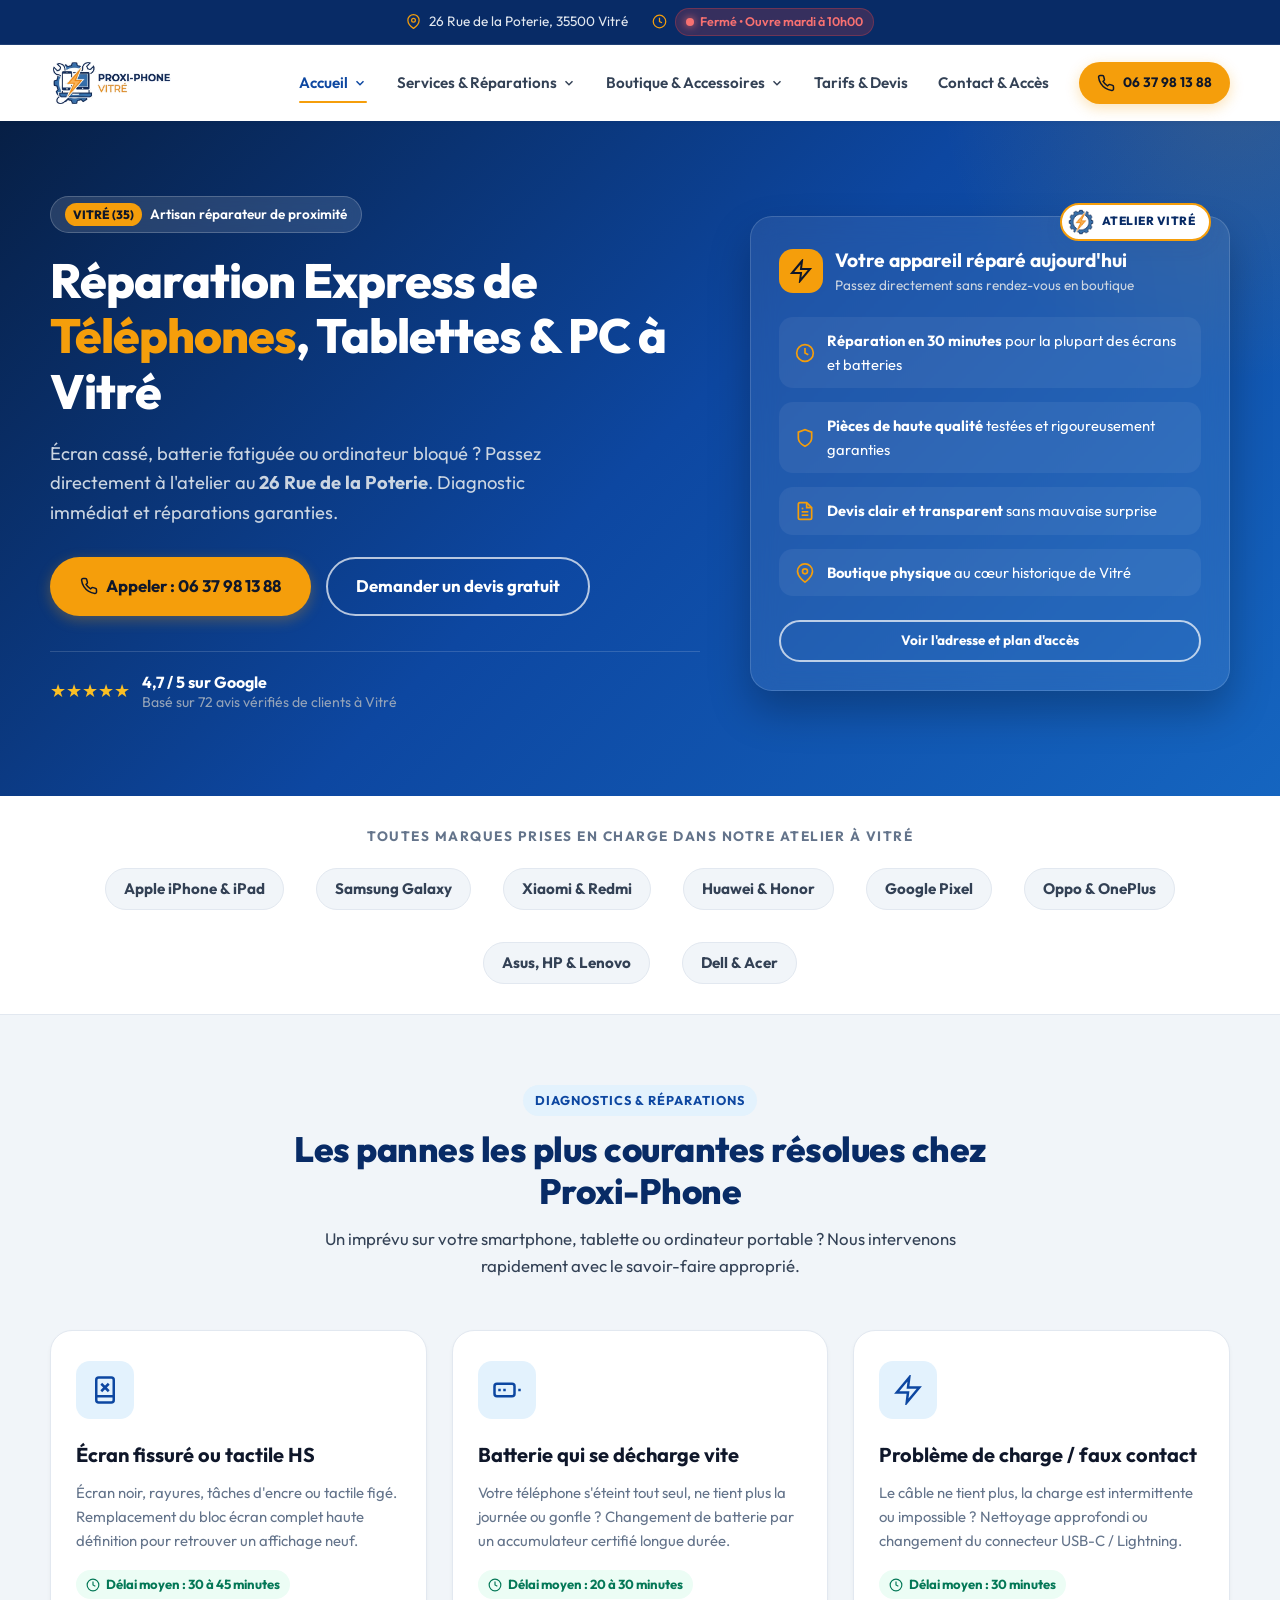
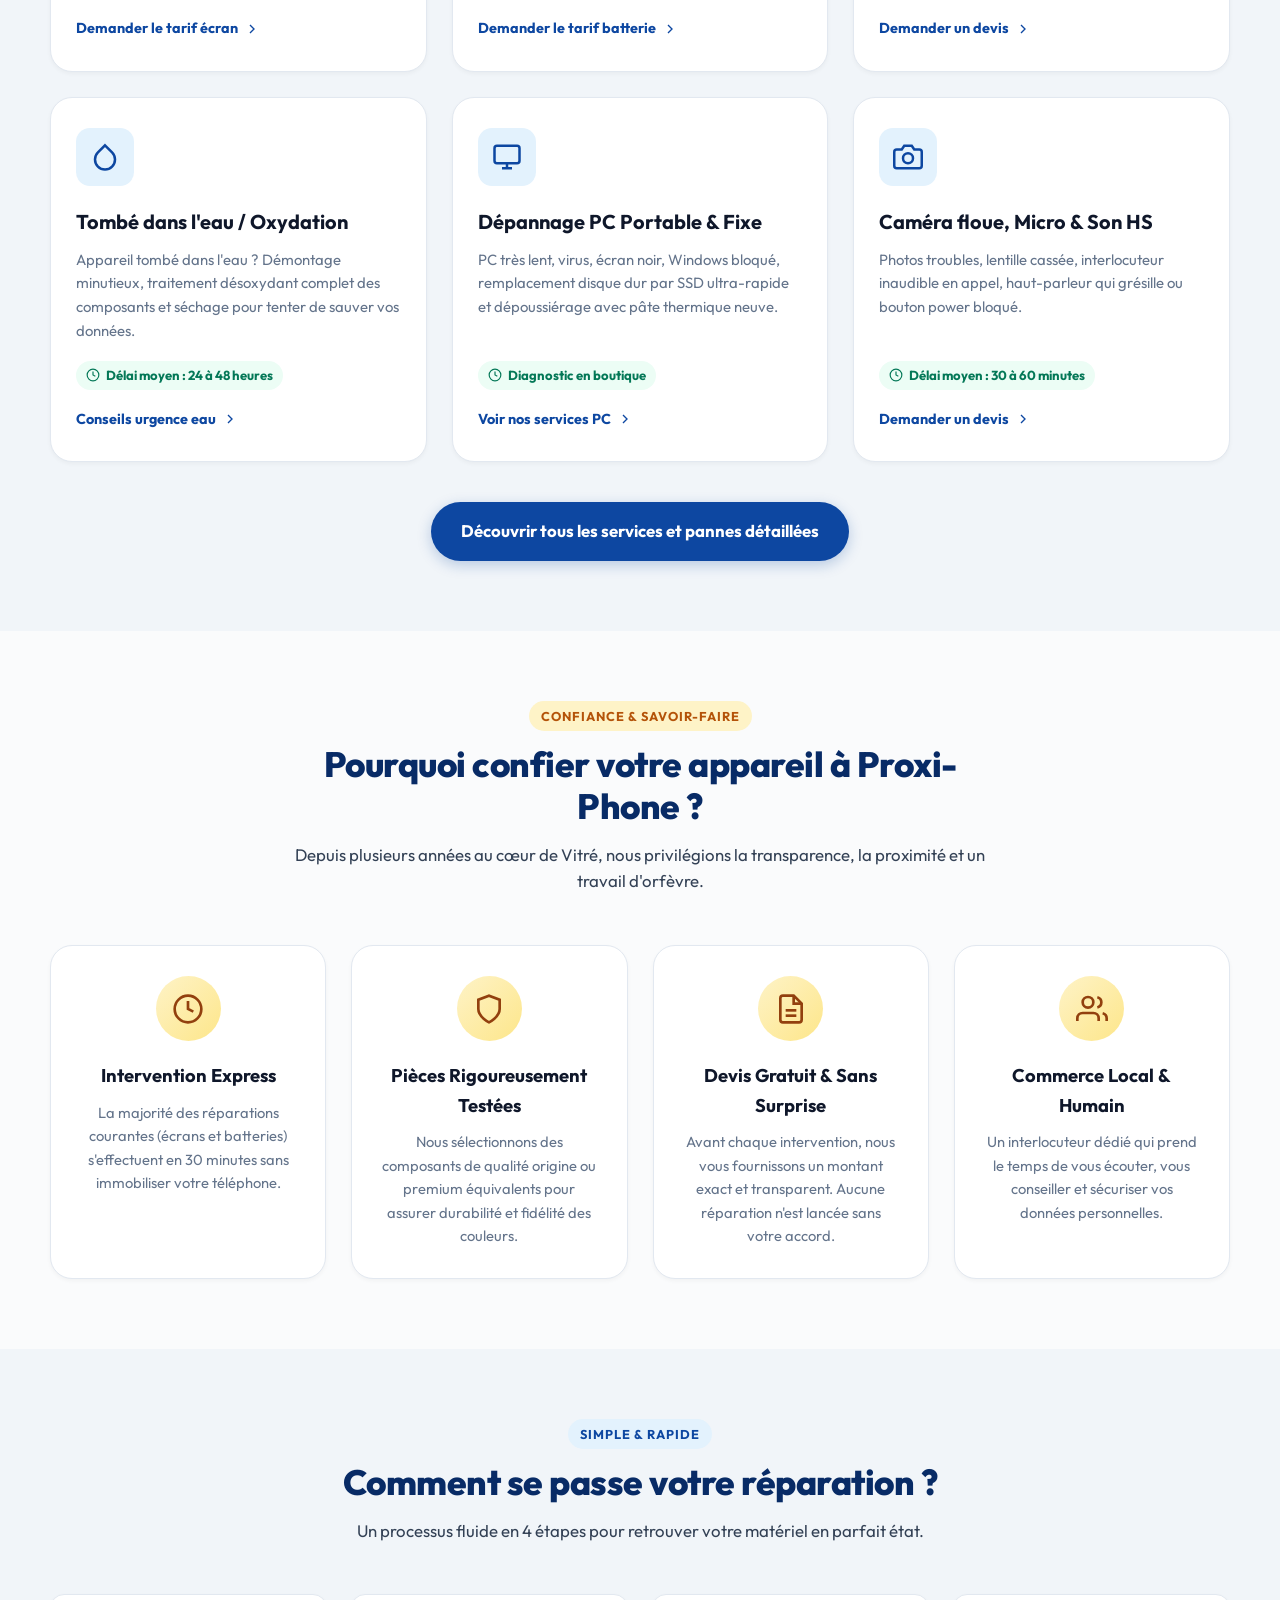
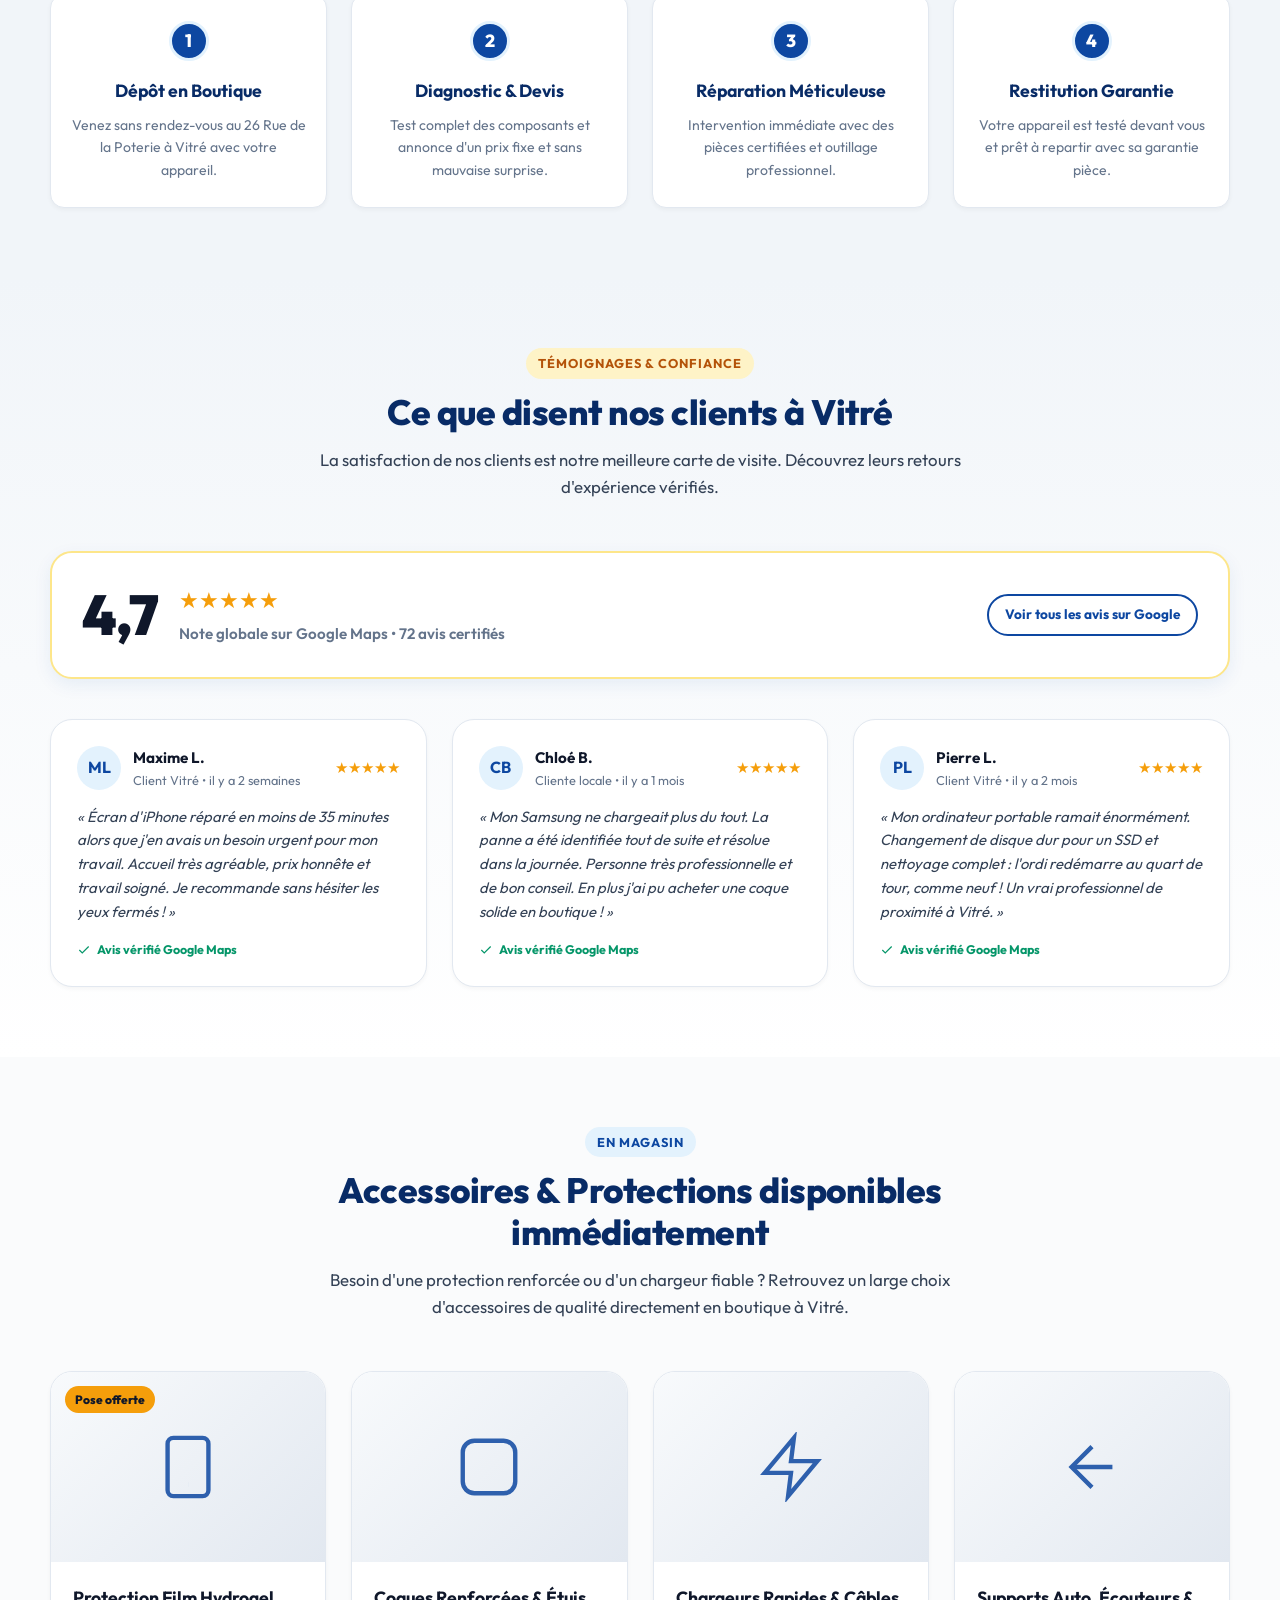
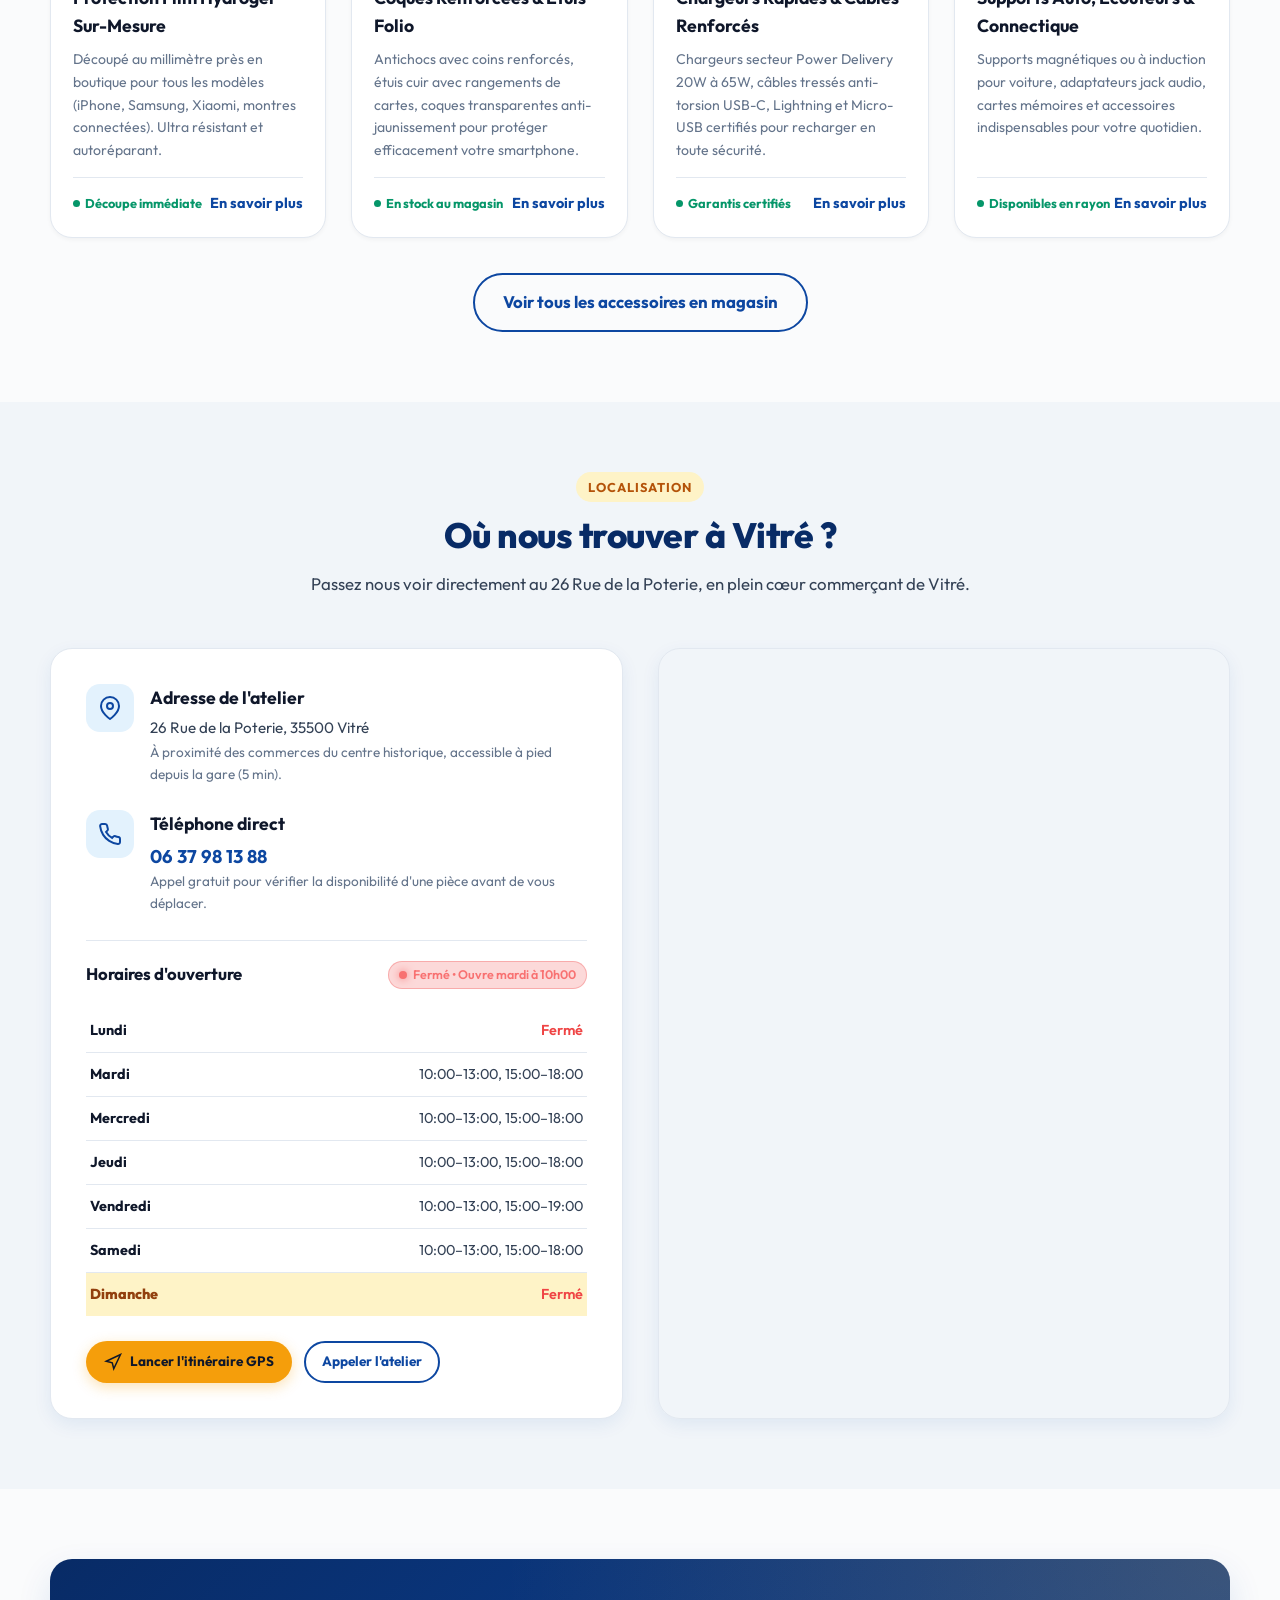
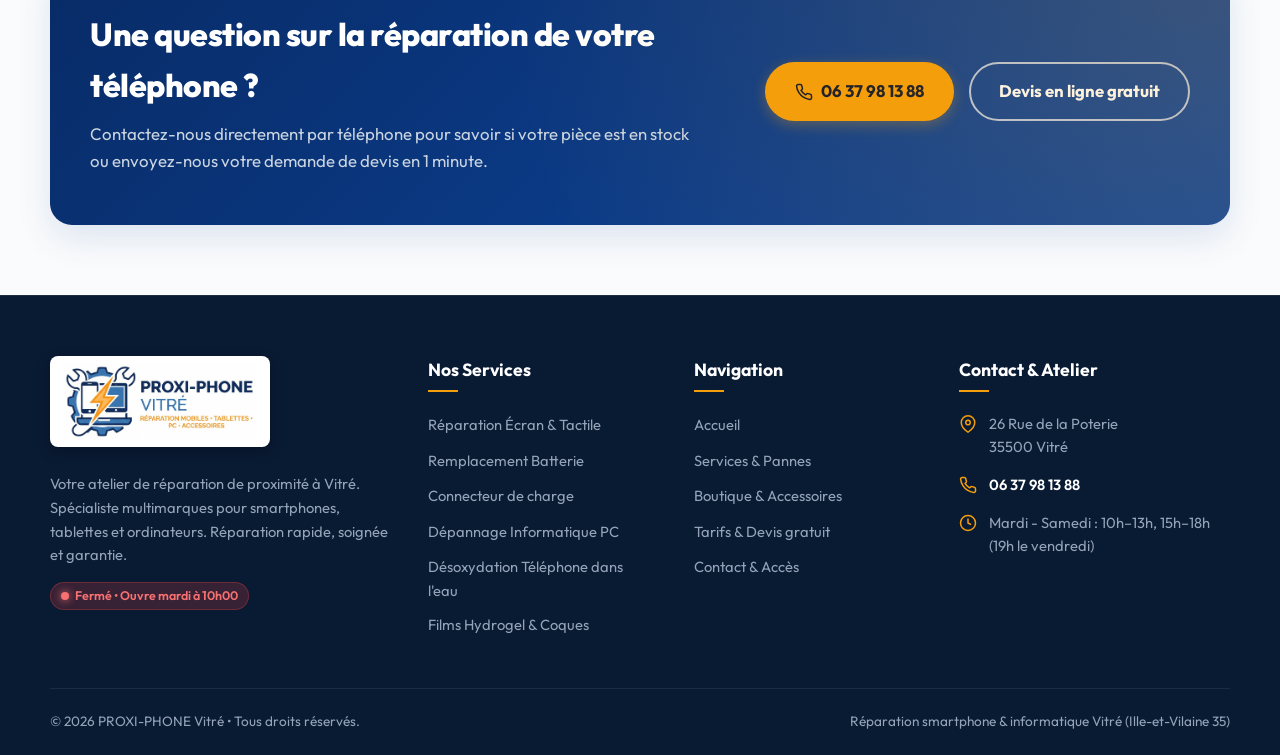
==== commit ac537292: "Add files via upload" ====
--- a/index.html
+++ b/index.html
@@ -19,6 +19,8 @@
   <link href="https://fonts.googleapis.com/css2?family=Outfit:wght@400;500;600;700;800;900&display=swap" rel="stylesheet">
 
   <link rel="stylesheet" href="assets/css/style.css">
+  <link rel="icon" type="image/png" href="assets/logo/favicon.png">
+  <link rel="apple-touch-icon" href="assets/logo/favicon.png">
 
   <!-- Données structurées SEO Local Schema.org -->
   <script type="application/ld+json">
@@ -89,12 +91,6 @@
           <span class="status-badge closed"><span class="status-dot"></span><span>Calcul en cours...</span></span>
         </div>
       </div>
-      <div class="topbar-info">
-        <div class="topbar-item">
-          <svg viewBox="0 0 24 24" fill="none" stroke="currentColor" stroke-width="2"><path d="M22 16.92v3a2 2 0 0 1-2.18 2 19.79 19.79 0 0 1-8.63-3.07 19.5 19.5 0 0 1-6-6 19.79 19.79 0 0 1-3.07-8.67A2 2 0 0 1 4.11 2h3a2 2 0 0 1 2 1.72 12.84 12.84 0 0 0 .7 2.81 2 2 0 0 1-.45 2.11L8.09 9.91a16 16 0 0 0 6 6l1.27-1.27a2 2 0 0 1 2.11-.45 12.84 12.84 0 0 0 2.81.7A2 2 0 0 1 22 16.92z"></path></svg>
-          <a href="tel:0637981388" style="font-weight:700; color:#fff;">06 37 98 13 88</a>
-        </div>
-      </div>
     </div>
   </div>
 
@@ -102,23 +98,51 @@
   <header class="site-header">
     <div class="container">
       <div class="header-inner">
-        <a href="index.html" class="logo">
-          <div class="logo-icon">
-            <svg viewBox="0 0 24 24" fill="none" stroke="currentColor" stroke-width="2"><rect x="5" y="2" width="14" height="20" rx="2" ry="2"></rect><line x1="12" y1="18" x2="12.01" y2="18"></line></svg>
-          </div>
-          <div class="logo-text">
-            <span class="logo-brand">PROXI-<span>PHONE</span></span>
-            <span class="logo-sub">Vitré • Mobiles & PC</span>
-          </div>
+        <a href="index.html" class="logo" title="PROXI-PHONE Vitré - Accueil">
+          <img src="assets/logo/logo-compact-horizontal.png" alt="PROXI-PHONE Vitré - Réparation Mobiles & PC" class="logo-header-img">
         </a>
 
         <nav class="main-nav">
           <ul class="nav-links">
-            <li><a href="index.html" class="nav-link active">Accueil</a></li>
-            <li><a href="services.html" class="nav-link">Services & Réparations</a></li>
-            <li><a href="accessoires.html" class="nav-link">Boutique & Accessoires</a></li>
-            <li><a href="devis.html" class="nav-link">Tarifs & Devis</a></li>
-            <li><a href="contact.html" class="nav-link">Contact & Accès</a></li>
+            <li class="nav-item has-dropdown">
+              <a href="index.html" class="nav-link active">
+                <span>Accueil</span>
+                <svg class="dropdown-chevron" viewBox="0 0 24 24" fill="none" stroke="currentColor"><polyline points="6 9 12 15 18 9"></polyline></svg>
+              </a>
+              <ul class="dropdown-menu">
+                <li><a href="index.html" class="dropdown-item"><svg viewBox="0 0 24 24" fill="none" stroke="currentColor" stroke-width="2"><path d="M3 9l9-7 9 7v11a2 2 0 0 1-2 2H5a2 2 0 0 1-2-2z"></path><polyline points="9 22 9 12 15 12 15 22"></polyline></svg><span>Vue d'ensemble</span></a></li>
+                <li><a href="index.html#pannes-courantes" class="dropdown-item"><svg viewBox="0 0 24 24" fill="none" stroke="currentColor" stroke-width="2"><circle cx="12" cy="12" r="10"></circle><polyline points="12 6 12 12 16 14"></polyline></svg><span>Pannes les plus courantes</span></a></li>
+                <li><a href="index.html#pourquoi-proxi-phone" class="dropdown-item"><svg viewBox="0 0 24 24" fill="none" stroke="currentColor" stroke-width="2"><path d="M12 22s8-4 8-10V5l-8-3-8 3v7c0 6 8 10 8 10z"></path></svg><span>Pourquoi confier votre appareil</span></a></li>
+              </ul>
+            </li>
+
+            <li class="nav-item has-dropdown">
+              <a href="services.html" class="nav-link">
+                <span>Services & Réparations</span>
+                <svg class="dropdown-chevron" viewBox="0 0 24 24" fill="none" stroke="currentColor"><polyline points="6 9 12 15 18 9"></polyline></svg>
+              </a>
+              <ul class="dropdown-menu">
+                <li><a href="services.html" class="dropdown-item"><svg viewBox="0 0 24 24" fill="none" stroke="currentColor" stroke-width="2"><polygon points="12 2 15.09 8.26 22 9.27 17 14.14 18.18 21.02 12 17.77 5.82 21.02 7 14.14 2 9.27 8.91 8.26 12 2"></polygon></svg><span>Tous nos services</span></a></li>
+                <li><a href="services.html#reparation-smartphones" class="dropdown-item"><svg viewBox="0 0 24 24" fill="none" stroke="currentColor" stroke-width="2"><rect x="5" y="2" width="14" height="20" rx="2" ry="2"></rect><line x1="12" y1="18" x2="12.01" y2="18"></line></svg><span>Réparation Smartphone</span></a></li>
+                <li><a href="services.html#reparation-tablettes" class="dropdown-item"><svg viewBox="0 0 24 24" fill="none" stroke="currentColor" stroke-width="2"><rect x="4" y="2" width="16" height="20" rx="2" ry="2"></rect><line x1="12" y1="18" x2="12.01" y2="18"></line></svg><span>Réparation iPad & Tablettes Android</span></a></li>
+                <li><a href="services.html#depannage-informatique" class="dropdown-item"><svg viewBox="0 0 24 24" fill="none" stroke="currentColor" stroke-width="2"><rect x="2" y="3" width="20" height="14" rx="2" ry="2"></rect><line x1="8" y1="21" x2="16" y2="21"></line><line x1="12" y1="17" x2="12" y2="21"></line></svg><span>Dépannage Informatique (PC & Mac)</span></a></li>
+              </ul>
+            </li>
+
+            <li class="nav-item has-dropdown">
+              <a href="accessoires.html" class="nav-link">
+                <span>Boutique & Accessoires</span>
+                <svg class="dropdown-chevron" viewBox="0 0 24 24" fill="none" stroke="currentColor"><polyline points="6 9 12 15 18 9"></polyline></svg>
+              </a>
+              <ul class="dropdown-menu">
+                <li><a href="accessoires.html" class="dropdown-item"><svg viewBox="0 0 24 24" fill="none" stroke="currentColor" stroke-width="2"><path d="M6 2L3 6v14a2 2 0 0 0 2 2h14a2 2 0 0 0 2-2V6l-3-4z"></path><line x1="3" y1="6" x2="21" y2="6"></line><path d="M16 10a4 4 0 0 1-8 0"></path></svg><span>Boutique en magasin</span></a></li>
+                <li><a href="accessoires.html#gammes-accessoires" class="dropdown-item"><svg viewBox="0 0 24 24" fill="none" stroke="currentColor" stroke-width="2"><rect x="5" y="2" width="14" height="20" rx="2" ry="2"></rect><line x1="12" y1="18" x2="12.01" y2="18"></line></svg><span>Nos gammes d'accessoires disponibles</span></a></li>
+                <li><a href="accessoires.html#avantages-boutique" class="dropdown-item"><svg viewBox="0 0 24 24" fill="none" stroke="currentColor" stroke-width="2"><polygon points="12 2 15.09 8.26 22 9.27 17 14.14 18.18 21.02 12 17.77 5.82 21.02 7 14.14 2 9.27 8.91 8.26 12 2"></polygon></svg><span>L'avantage d'acheter en boutique à Vitré</span></a></li>
+              </ul>
+            </li>
+
+            <li class="nav-item"><a href="devis.html" class="nav-link">Tarifs & Devis</a></li>
+            <li class="nav-item"><a href="contact.html" class="nav-link">Contact & Accès</a></li>
           </ul>
 
           <div class="header-cta-group">
@@ -176,6 +200,10 @@
 
         <!-- Carte droite mise en avant -->
         <div class="hero-card">
+          <div class="hero-corner-badge">
+            <img src="assets/logo/logo-icone-engrenage.png" alt="Proxi-Phone Vitré">
+            <span>Atelier Vitré</span>
+          </div>
           <div class="hero-card-header">
             <div class="hero-card-icon">
               <svg viewBox="0 0 24 24" fill="none" stroke="currentColor" stroke-width="2"><polygon points="13 2 3 14 12 14 11 22 21 10 12 10 13 2"></polygon></svg>
@@ -233,7 +261,7 @@
   </section>
 
   <!-- SECTION PANNES COURANTES -->
-  <section class="section section-bg-light">
+  <section class="section section-bg-light" id="pannes-courantes">
     <div class="container">
       <div class="section-header">
         <span class="section-tag">Diagnostics & Réparations</span>
@@ -296,7 +324,7 @@
             <svg viewBox="0 0 24 24" fill="none" stroke="currentColor" stroke-width="2"><path d="M12 2.69l5.66 5.66a8 8 0 1 1-11.31 0z"></path></svg>
           </div>
           <h3>Tombé dans l'eau / Oxydation</h3>
-          <p>Appareil tombé dans l'eau ? Traitement en bain ultrasonique spécial pour désoxyder les composants électroniques et sauver vos données.</p>
+          <p>Appareil tombé dans l'eau ? Démontage minutieux, traitement désoxydant complet des composants et séchage pour tenter de sauver vos données.</p>
           <div class="issue-card-delay">
             <svg viewBox="0 0 24 24" fill="none" stroke="currentColor" stroke-width="2"><circle cx="12" cy="12" r="10"></circle><polyline points="12 6 12 12 16 14"></polyline></svg>
             <span>Délai moyen : 24 à 48 heures</span>
@@ -346,7 +374,7 @@
   </section>
 
   <!-- POURQUOI NOUS CHOISIR -->
-  <section class="section">
+  <section class="section" id="pourquoi-proxi-phone">
     <div class="container">
       <div class="section-header">
         <span class="section-tag tag-accent">Confiance & Savoir-faire</span>
@@ -722,14 +750,8 @@
       <div class="footer-grid">
         <!-- Col 1 : À propos -->
         <div class="footer-col">
-          <a href="index.html" class="logo" style="margin-bottom:16px;">
-            <div class="logo-icon" style="background:#1e88e5;">
-              <svg viewBox="0 0 24 24" fill="none" stroke="currentColor" stroke-width="2"><rect x="5" y="2" width="14" height="20" rx="2" ry="2"></rect><line x1="12" y1="18" x2="12.01" y2="18"></line></svg>
-            </div>
-            <div class="logo-text">
-              <span class="logo-brand" style="color:#fff;">PROXI-<span>PHONE</span></span>
-              <span class="logo-sub" style="color:#94a3b8;">Vitré (35500)</span>
-            </div>
+          <a href="index.html" class="footer-logo" title="PROXI-PHONE Vitré">
+            <img src="assets/logo/logo-complet-blanc.png" alt="PROXI-PHONE Vitré - Réparation Mobiles & PC" class="footer-logo-img">
           </a>
           <p>
             Votre atelier de réparation de proximité à Vitré. Spécialiste multimarques pour smartphones, tablettes et ordinateurs. Réparation rapide, soignée et garantie.
--- a/assets/css/style.css
+++ b/assets/css/style.css
@@ -53,6 +53,10 @@
   font-size: 16px;
 }
 
+[id] {
+  scroll-margin-top: 85px;
+}
+
 body {
   font-family: var(--font-main);
   color: var(--dark);
@@ -104,23 +108,25 @@
 
 .topbar .container {
   display: flex;
-  justify-content: space-between;
+  justify-content: center;
   align-items: center;
   flex-wrap: wrap;
-  gap: 10px;
+  gap: 16px;
+  text-align: center;
 }
 
 .topbar-info {
   display: flex;
   align-items: center;
-  gap: 20px;
+  justify-content: center;
+  gap: 24px;
   flex-wrap: wrap;
 }
 
 .topbar-item {
   display: flex;
   align-items: center;
-  gap: 6px;
+  gap: 8px;
 }
 
 .topbar-item svg {
@@ -188,6 +194,20 @@
   display: flex;
   align-items: center;
   gap: 12px;
+  text-decoration: none;
+}
+
+.logo-header-img {
+  height: 48px;
+  max-height: 48px;
+  width: auto;
+  object-fit: contain;
+  display: block;
+  transition: transform 0.2s ease;
+}
+
+.logo:hover .logo-header-img {
+  transform: scale(1.02);
 }
 
 .logo-icon {
@@ -237,21 +257,31 @@
 .main-nav {
   display: flex;
   align-items: center;
-  gap: 28px;
+  gap: 24px;
 }
 
 .nav-links {
   display: flex;
   align-items: center;
-  gap: 24px;
+  gap: 18px;
+}
+
+.nav-item {
+  position: relative;
+  list-style: none;
 }
 
 .nav-link {
   font-weight: 600;
   font-size: 0.95rem;
   color: var(--dark-light);
-  padding: 6px 2px;
+  padding: 8px 6px;
   position: relative;
+  display: inline-flex;
+  align-items: center;
+  gap: 5px;
+  cursor: pointer;
+  transition: color var(--transition);
 }
 
 .nav-link:hover, .nav-link.active {
@@ -262,11 +292,104 @@
   content: '';
   position: absolute;
   bottom: 0;
-  left: 0;
-  width: 100%;
+  left: 6px;
+  right: 6px;
   height: 2.5px;
   background-color: var(--accent);
   border-radius: 2px;
+}
+
+.dropdown-chevron {
+  width: 14px;
+  height: 14px;
+  transition: transform 0.25s ease;
+  stroke: currentColor;
+  stroke-width: 2.5;
+  flex-shrink: 0;
+}
+
+.has-dropdown:hover .dropdown-chevron,
+.has-dropdown:focus-within .dropdown-chevron {
+  transform: rotate(180deg);
+  color: var(--accent);
+}
+
+/* Dropdown Menu Desktop */
+.dropdown-menu {
+  position: absolute;
+  top: 100%;
+  left: 0;
+  min-width: 275px;
+  background: var(--white);
+  border-radius: var(--radius-md);
+  box-shadow: 0 12px 30px -4px rgba(15, 23, 42, 0.16), 0 4px 10px -2px rgba(15, 23, 42, 0.08);
+  border: 1px solid rgba(226, 232, 240, 0.95);
+  padding: 8px 0;
+  margin: 0;
+  list-style: none;
+  opacity: 0;
+  visibility: hidden;
+  transform: translateY(8px);
+  transition: opacity 0.2s ease, transform 0.2s ease, visibility 0.2s;
+  z-index: 1000;
+  pointer-events: none;
+}
+
+/* Invisible bridge so mouse hovering down doesn't lose focus */
+.dropdown-menu::before {
+  content: '';
+  position: absolute;
+  top: -12px;
+  left: 0;
+  right: 0;
+  height: 12px;
+}
+
+.has-dropdown:hover > .dropdown-menu,
+.has-dropdown:focus-within > .dropdown-menu {
+  opacity: 1;
+  visibility: visible;
+  transform: translateY(2px);
+  pointer-events: auto;
+}
+
+.dropdown-item {
+  display: flex;
+  align-items: center;
+  gap: 10px;
+  padding: 9px 18px;
+  font-size: 0.9rem;
+  font-weight: 600;
+  color: var(--dark);
+  text-decoration: none;
+  transition: all 0.18s ease;
+  border-left: 3px solid transparent;
+}
+
+.dropdown-item svg {
+  width: 15px;
+  height: 15px;
+  color: var(--primary);
+  flex-shrink: 0;
+  transition: transform 0.18s ease, color 0.18s ease;
+}
+
+.dropdown-item:hover {
+  background-color: #f8fafc;
+  color: var(--primary);
+  border-left-color: var(--accent);
+  padding-left: 22px;
+}
+
+.dropdown-item:hover svg {
+  color: var(--accent);
+  transform: translateX(2px);
+}
+
+.dropdown-divider {
+  height: 1px;
+  background-color: #e2e8f0;
+  margin: 6px 14px;
 }
 
 .header-cta-group {
@@ -1403,6 +1526,60 @@
   margin-bottom: 15px;
 }
 
+.footer-logo {
+  display: inline-block;
+  margin-bottom: 18px;
+}
+
+.footer-logo-img {
+  max-width: 220px;
+  height: auto;
+  border-radius: var(--radius-sm);
+  background: #ffffff;
+  padding: 8px 14px;
+  display: block;
+  box-shadow: 0 4px 14px rgba(0, 0, 0, 0.25);
+  transition: transform 0.2s ease;
+}
+
+.footer-logo:hover .footer-logo-img {
+  transform: scale(1.02);
+}
+
+/* Badge décoratif d'angle avec logo */
+.hero-card {
+  position: relative;
+}
+
+.hero-corner-badge {
+  position: absolute;
+  top: -14px;
+  right: 18px;
+  background: var(--white);
+  border: 2px solid var(--accent);
+  border-radius: var(--radius-full);
+  padding: 4px 14px 4px 6px;
+  display: inline-flex;
+  align-items: center;
+  gap: 8px;
+  box-shadow: var(--shadow-md);
+  z-index: 10;
+}
+
+.hero-corner-badge img {
+  width: 26px;
+  height: 26px;
+  object-fit: contain;
+}
+
+.hero-corner-badge span {
+  font-size: 0.74rem;
+  font-weight: 800;
+  color: var(--primary-dark);
+  text-transform: uppercase;
+  letter-spacing: 0.5px;
+}
+
 .footer-links {
   display: flex;
   flex-direction: column;
@@ -1592,7 +1769,17 @@
 
 @media (max-width: 768px) {
   .topbar {
-    display: none; /* Masqué sur petit écran pour alléger */
+    display: block;
+    padding: 6px 0;
+    font-size: 0.78rem;
+  }
+
+  .topbar-info {
+    gap: 12px;
+  }
+
+  .logo-header-img {
+    height: 38px;
   }
 
   .menu-toggle {
@@ -1607,15 +1794,49 @@
     right: 0;
     background: var(--white);
     flex-direction: column;
-    padding: 20px;
-    box-shadow: 0 10px 20px rgba(0,0,0,0.1);
+    padding: 16px 20px 24px;
+    box-shadow: 0 10px 25px rgba(0,0,0,0.15);
     border-top: 1px solid var(--border);
-    gap: 16px;
-    align-items: flex-start;
+    gap: 4px;
+    align-items: stretch;
+    max-height: 80vh;
+    overflow-y: auto;
   }
 
   .nav-links.active {
     display: flex;
+  }
+
+  .nav-item {
+    width: 100%;
+  }
+
+  .nav-link {
+    width: 100%;
+    justify-content: space-between;
+    padding: 10px 4px;
+    border-bottom: 1px solid #f1f5f9;
+  }
+
+  .dropdown-menu {
+    position: static;
+    opacity: 1;
+    visibility: visible;
+    transform: none;
+    pointer-events: auto;
+    box-shadow: none;
+    border: none;
+    border-left: 3px solid var(--accent);
+    margin: 4px 0 10px 10px;
+    padding: 4px 0 6px 6px;
+    background: #f8fafc;
+    border-radius: 4px;
+    min-width: 0;
+  }
+
+  .dropdown-item {
+    padding: 8px 12px;
+    font-size: 0.88rem;
   }
 
   .header-cta-group .btn-outline {
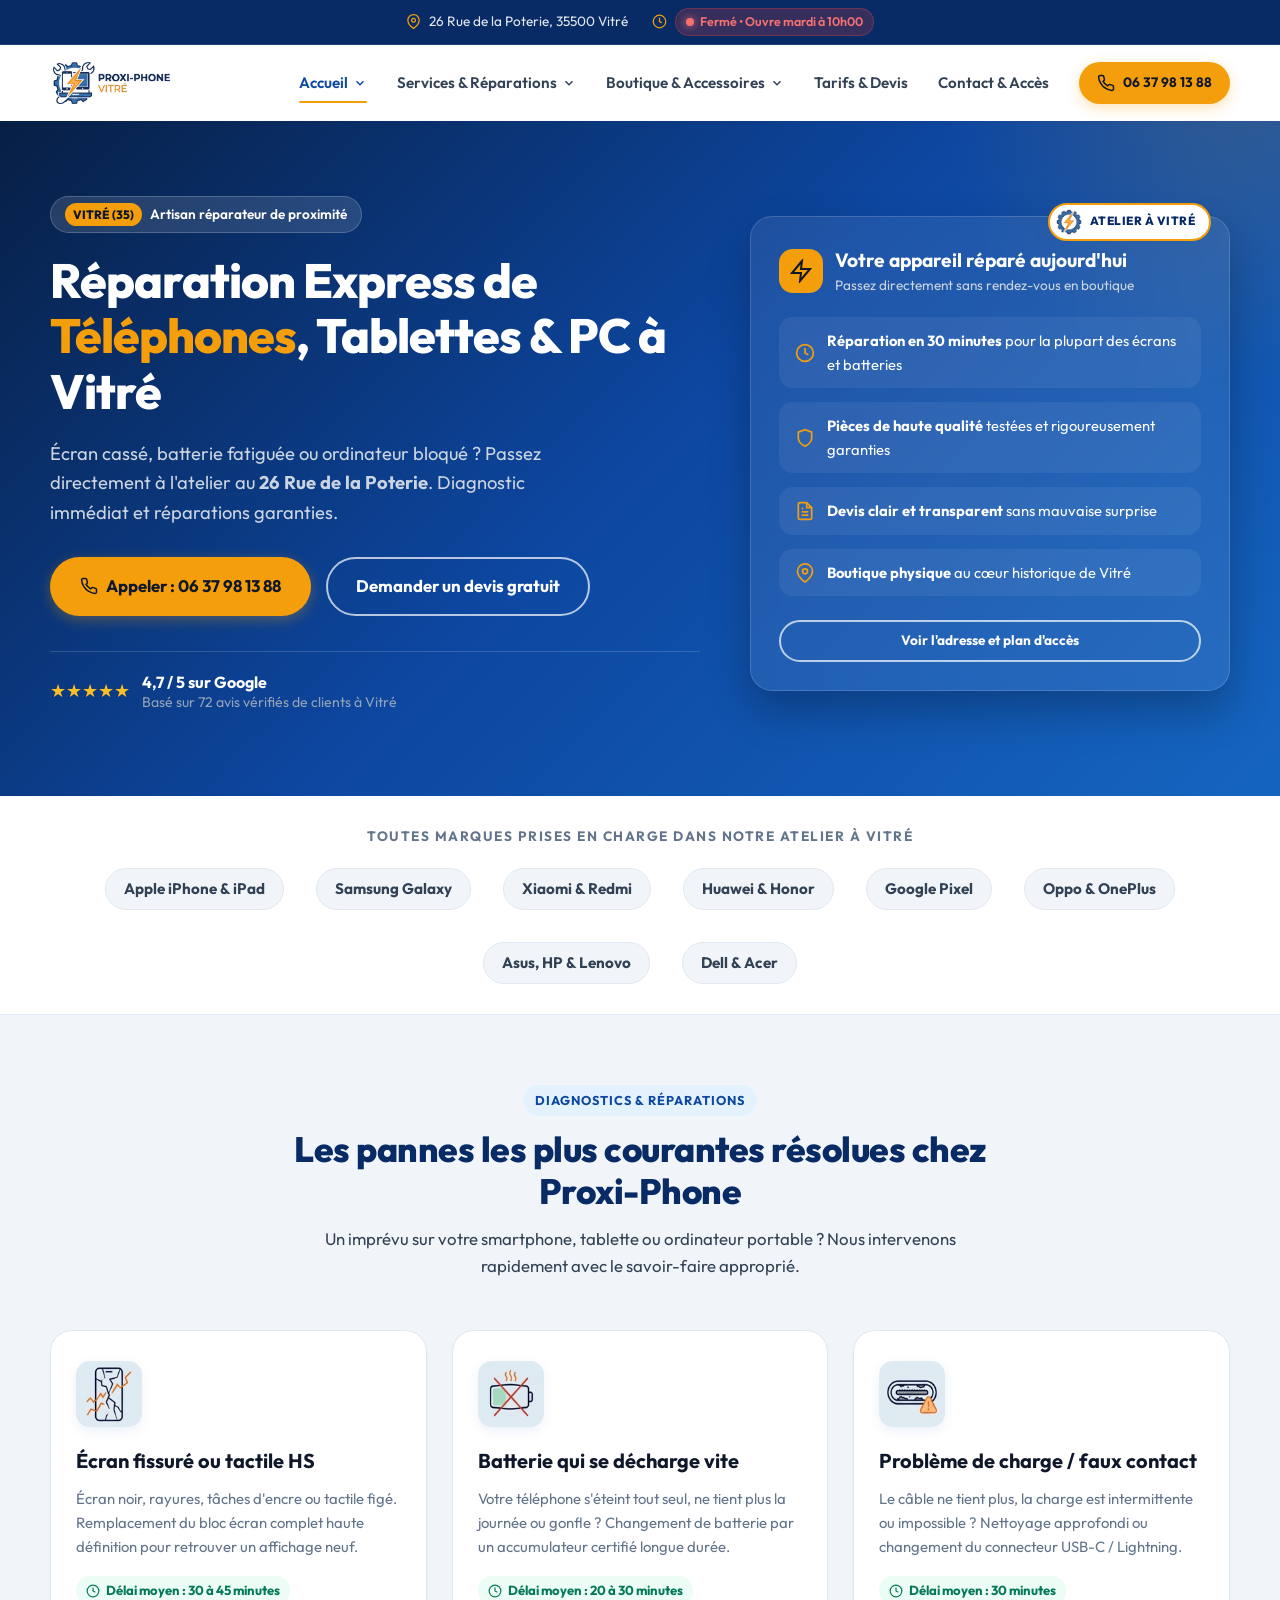
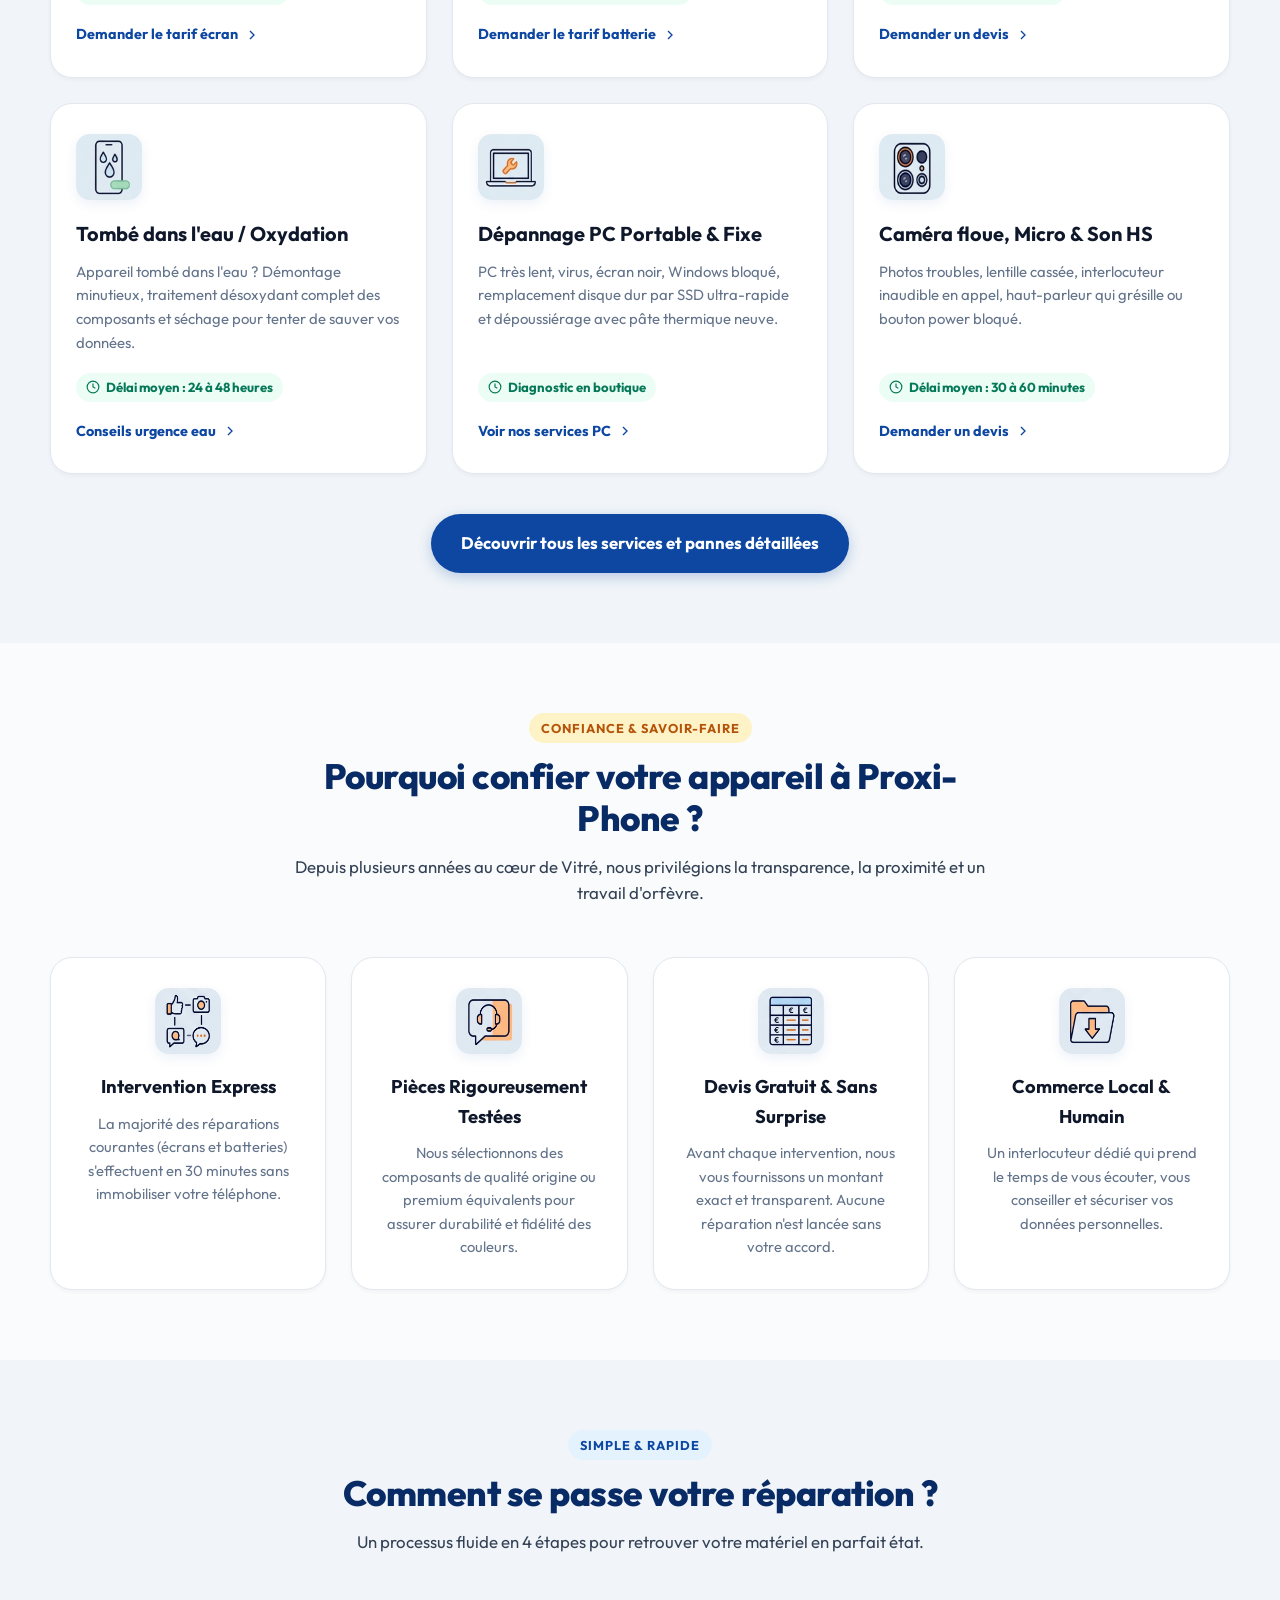
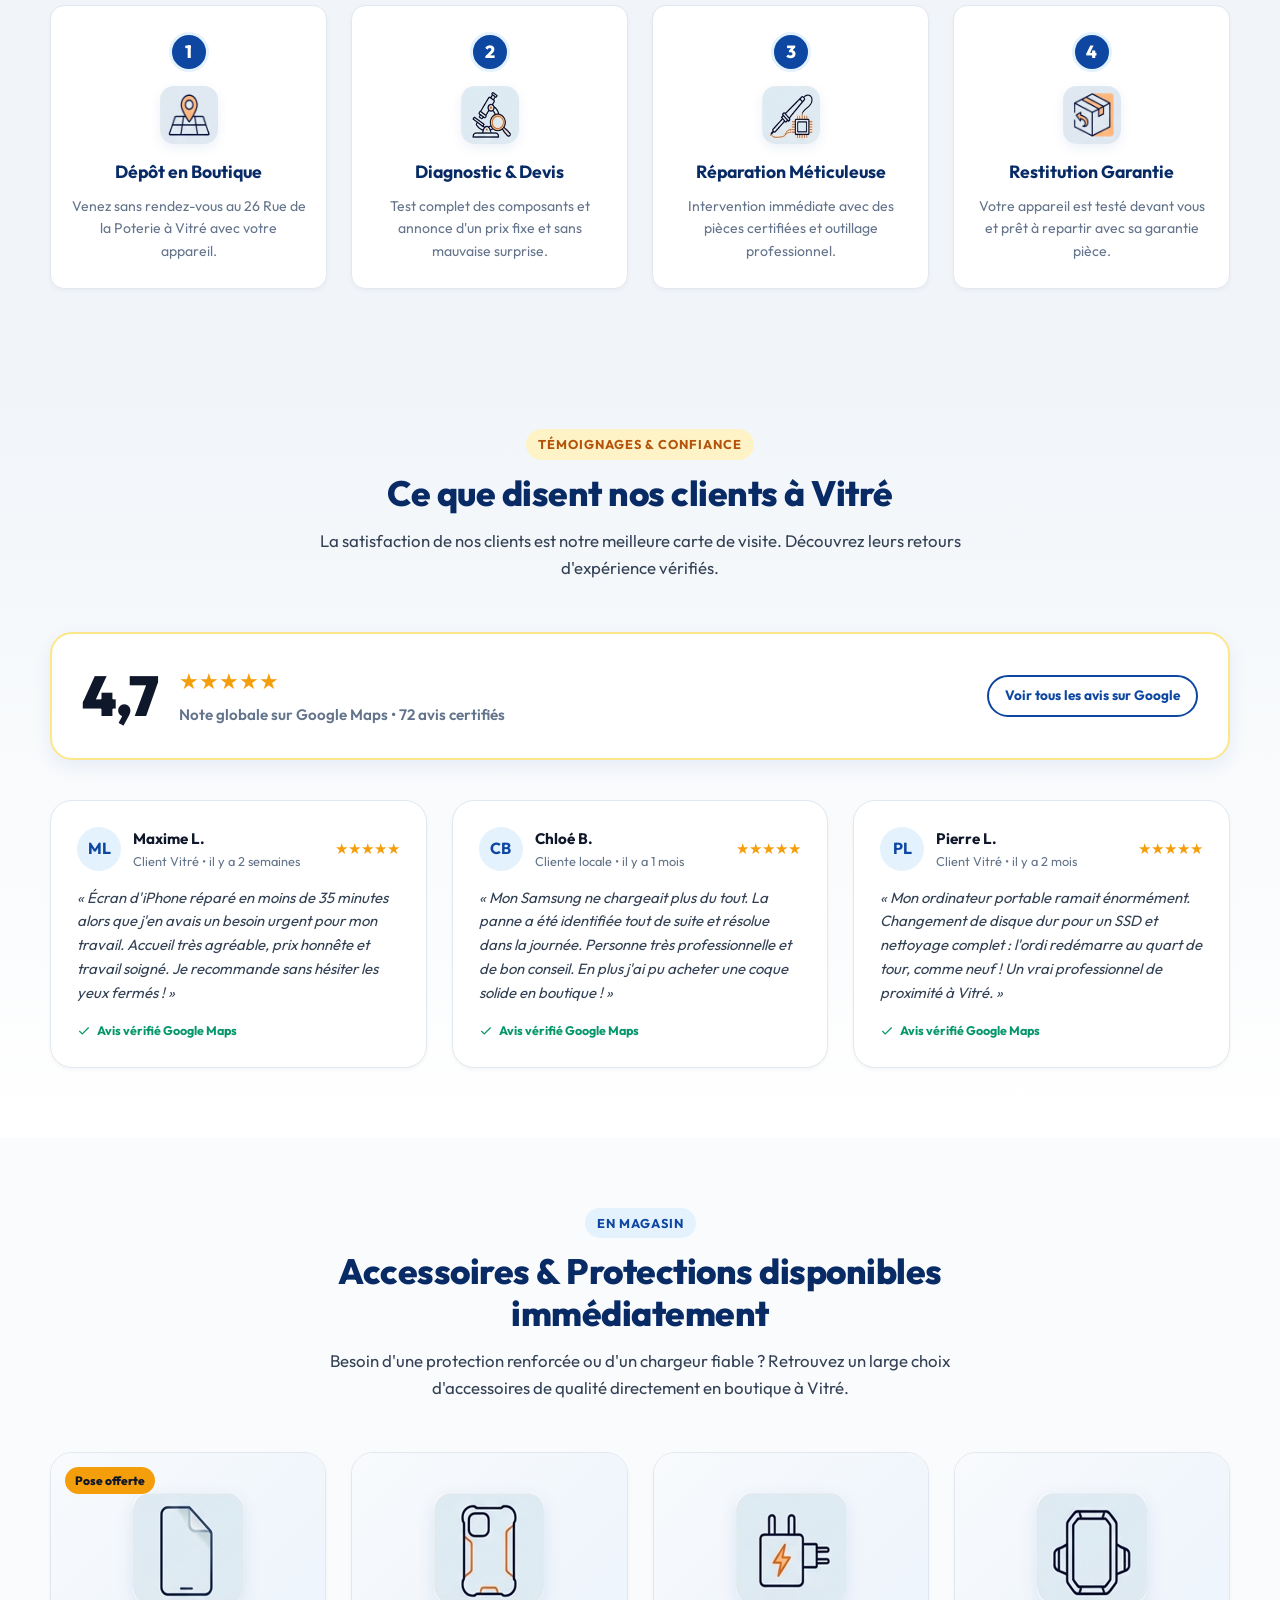
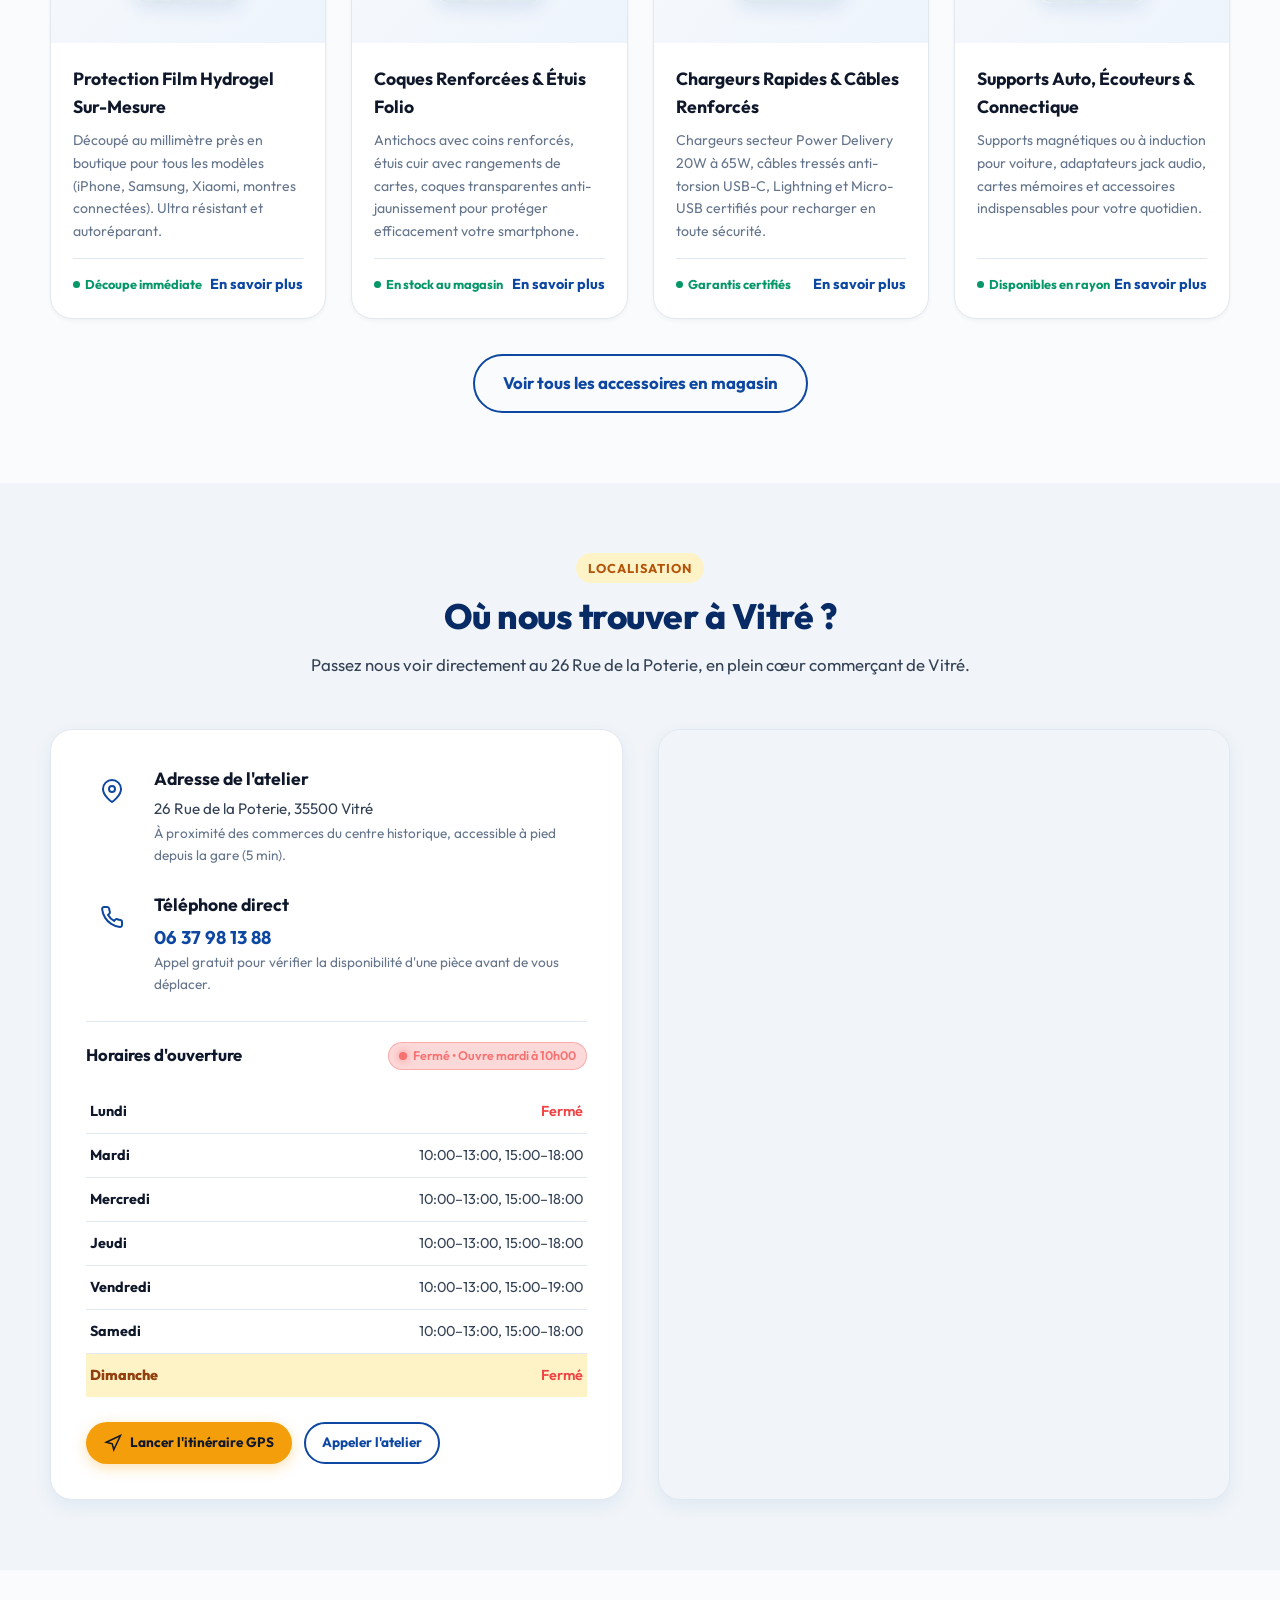
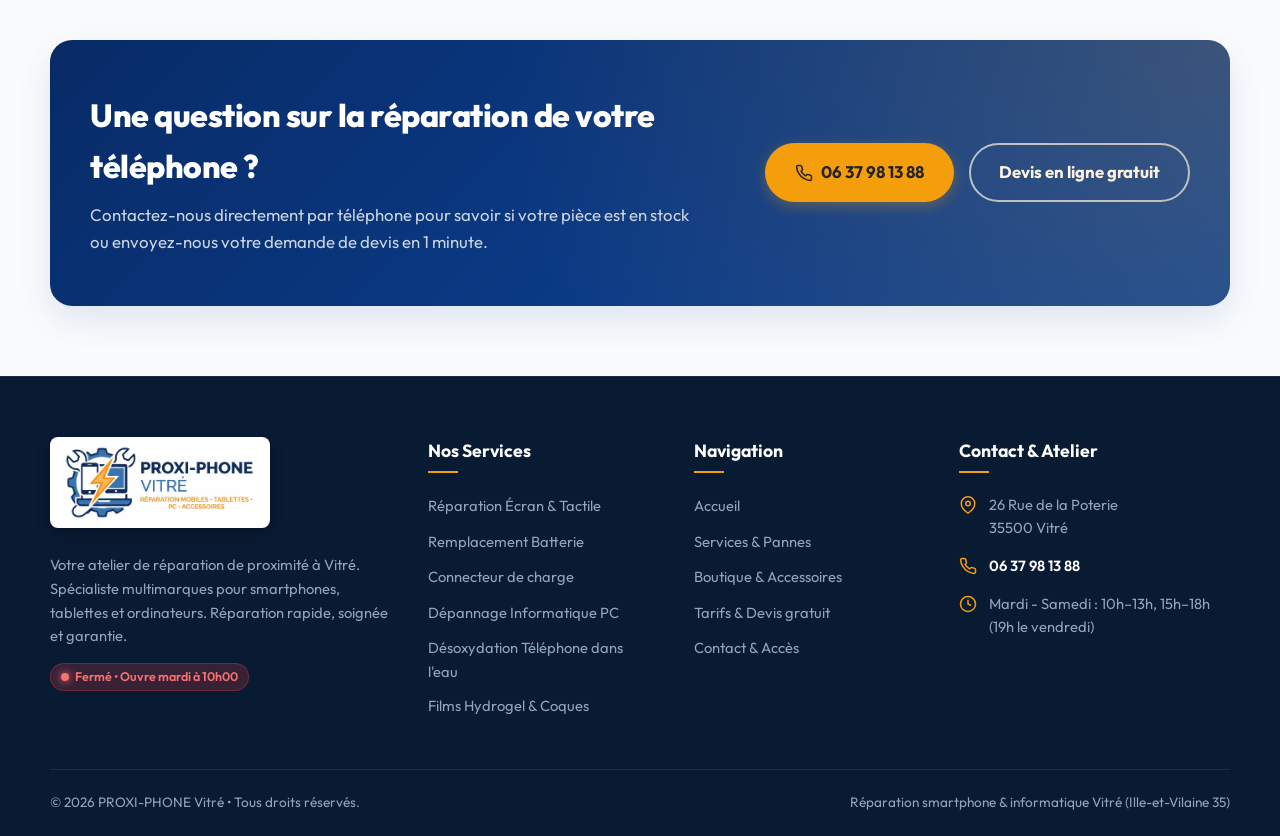
==== commit 30547451: "Add files via upload" ====
--- a/index.html
+++ b/index.html
@@ -202,7 +202,7 @@
         <div class="hero-card">
           <div class="hero-corner-badge">
             <img src="assets/logo/logo-icone-engrenage.png" alt="Proxi-Phone Vitré">
-            <span>Atelier Vitré</span>
+            <span>Atelier à Vitré</span>
           </div>
           <div class="hero-card-header">
             <div class="hero-card-icon">
@@ -273,7 +273,7 @@
         <!-- Écran cassé -->
         <div class="issue-card">
           <div class="issue-card-icon">
-            <svg viewBox="0 0 24 24" fill="none" stroke="currentColor" stroke-width="2"><rect x="5" y="2" width="14" height="20" rx="2" ry="2"></rect><line x1="5" y1="17" x2="19" y2="17"></line><line x1="9" y1="7" x2="15" y2="13"></line><line x1="15" y1="7" x2="9" y2="13"></line></svg>
+            <img src="assets/pictogrammes/picto-ecran-casse.png" alt="Écran fissuré ou tactile HS">
           </div>
           <h3>Écran fissuré ou tactile HS</h3>
           <p>Écran noir, rayures, tâches d'encre ou tactile figé. Remplacement du bloc écran complet haute définition pour retrouver un affichage neuf.</p>
@@ -289,7 +289,7 @@
         <!-- Batterie HS -->
         <div class="issue-card">
           <div class="issue-card-icon">
-            <svg viewBox="0 0 24 24" fill="none" stroke="currentColor" stroke-width="2"><rect x="2" y="7" width="16" height="10" rx="2" ry="2"></rect><line x1="22" y1="11" x2="22" y2="13"></line><line x1="6" y1="11" x2="6" y2="13"></line><line x1="10" y1="11" x2="10" y2="13"></line></svg>
+            <img src="assets/pictogrammes/picto-batterie.png" alt="Batterie qui se décharge vite">
           </div>
           <h3>Batterie qui se décharge vite</h3>
           <p>Votre téléphone s'éteint tout seul, ne tient plus la journée ou gonfle ? Changement de batterie par un accumulateur certifié longue durée.</p>
@@ -305,7 +305,7 @@
         <!-- Connecteur de charge -->
         <div class="issue-card">
           <div class="issue-card-icon">
-            <svg viewBox="0 0 24 24" fill="none" stroke="currentColor" stroke-width="2"><polygon points="13 2 3 14 12 14 11 22 21 10 12 10 13 2"></polygon></svg>
+            <img src="assets/pictogrammes/picto-connecteur-charge.png" alt="Problème de charge / connecteur USB-C">
           </div>
           <h3>Problème de charge / faux contact</h3>
           <p>Le câble ne tient plus, la charge est intermittente ou impossible ? Nettoyage approfondi ou changement du connecteur USB-C / Lightning.</p>
@@ -321,7 +321,7 @@
         <!-- Désoxydation liquide -->
         <div class="issue-card">
           <div class="issue-card-icon">
-            <svg viewBox="0 0 24 24" fill="none" stroke="currentColor" stroke-width="2"><path d="M12 2.69l5.66 5.66a8 8 0 1 1-11.31 0z"></path></svg>
+            <img src="assets/pictogrammes/picto-deoxydation-eau.png" alt="Tombé dans l'eau / Oxydation">
           </div>
           <h3>Tombé dans l'eau / Oxydation</h3>
           <p>Appareil tombé dans l'eau ? Démontage minutieux, traitement désoxydant complet des composants et séchage pour tenter de sauver vos données.</p>
@@ -337,7 +337,7 @@
         <!-- Dépannage PC & Ordinateurs -->
         <div class="issue-card">
           <div class="issue-card-icon">
-            <svg viewBox="0 0 24 24" fill="none" stroke="currentColor" stroke-width="2"><rect x="2" y="3" width="20" height="14" rx="2" ry="2"></rect><line x1="8" y1="21" x2="16" y2="21"></line><line x1="12" y1="17" x2="12" y2="21"></line></svg>
+            <img src="assets/pictogrammes/picto-reparation-pc.png" alt="Dépannage PC Portable & Fixe">
           </div>
           <h3>Dépannage PC Portable & Fixe</h3>
           <p>PC très lent, virus, écran noir, Windows bloqué, remplacement disque dur par SSD ultra-rapide et dépoussiérage avec pâte thermique neuve.</p>
@@ -353,7 +353,7 @@
         <!-- Caméra, Audio & Boutons -->
         <div class="issue-card">
           <div class="issue-card-icon">
-            <svg viewBox="0 0 24 24" fill="none" stroke="currentColor" stroke-width="2"><path d="M23 19a2 2 0 0 1-2 2H3a2 2 0 0 1-2-2V8a2 2 0 0 1 2-2h4l2-3h6l2 3h4a2 2 0 0 1 2 2z"></path><circle cx="12" cy="13" r="4"></circle></svg>
+            <img src="assets/pictogrammes/picto-module-camera.png" alt="Caméra floue, Micro & Son HS">
           </div>
           <h3>Caméra floue, Micro & Son HS</h3>
           <p>Photos troubles, lentille cassée, interlocuteur inaudible en appel, haut-parleur qui grésille ou bouton power bloqué.</p>
@@ -385,7 +385,7 @@
       <div class="why-us-grid">
         <div class="feature-box">
           <div class="feature-box-icon">
-            <svg viewBox="0 0 24 24" fill="none" stroke="currentColor" stroke-width="2"><circle cx="12" cy="12" r="10"></circle><polyline points="12 6 12 12 16 14"></polyline></svg>
+            <img src="assets/pictogrammes/picto-site-express.png" alt="Intervention Express 30 min">
           </div>
           <h3>Intervention Express</h3>
           <p>La majorité des réparations courantes (écrans et batteries) s'effectuent en 30 minutes sans immobiliser votre téléphone.</p>
@@ -393,7 +393,7 @@
 
         <div class="feature-box">
           <div class="feature-box-icon">
-            <svg viewBox="0 0 24 24" fill="none" stroke="currentColor" stroke-width="2"><path d="M12 22s8-4 8-10V5l-8-3-8 3v7c0 6 8 10 8 10z"></path></svg>
+            <img src="assets/pictogrammes/picto-site-qualite.png" alt="Pièces certifiées haute qualité">
           </div>
           <h3>Pièces Rigoureusement Testées</h3>
           <p>Nous sélectionnons des composants de qualité origine ou premium équivalents pour assurer durabilité et fidélité des couleurs.</p>
@@ -401,7 +401,7 @@
 
         <div class="feature-box">
           <div class="feature-box-icon">
-            <svg viewBox="0 0 24 24" fill="none" stroke="currentColor" stroke-width="2"><path d="M14 2H6a2 2 0 0 0-2 2v16a2 2 0 0 0 2 2h12a2 2 0 0 0 2-2V8z"></path><polyline points="14 2 14 8 20 8"></polyline><line x1="16" y1="13" x2="8" y2="13"></line><line x1="16" y1="17" x2="8" y2="17"></line></svg>
+            <img src="assets/pictogrammes/picto-site-tarifs.png" alt="Devis Gratuit & Sans Surprise">
           </div>
           <h3>Devis Gratuit & Sans Surprise</h3>
           <p>Avant chaque intervention, nous vous fournissons un montant exact et transparent. Aucune réparation n'est lancée sans votre accord.</p>
@@ -409,7 +409,7 @@
 
         <div class="feature-box">
           <div class="feature-box-icon">
-            <svg viewBox="0 0 24 24" fill="none" stroke="currentColor" stroke-width="2"><path d="M17 21v-2a4 4 0 0 0-4-4H5a4 4 0 0 0-4 4v2"></path><circle cx="9" cy="7" r="4"></circle><path d="M23 21v-2a4 4 0 0 0-3-3.87"></path><path d="M16 3.13a4 4 0 0 1 0 7.75"></path></svg>
+            <img src="assets/pictogrammes/picto-site-technicien.png" alt="Artisan réparateur local">
           </div>
           <h3>Commerce Local & Humain</h3>
           <p>Un interlocuteur dédié qui prend le temps de vous écouter, vous conseiller et sécuriser vos données personnelles.</p>
@@ -430,24 +430,36 @@
       <div class="steps-container">
         <div class="step-card">
           <div class="step-number">1</div>
+          <div class="step-card-picto">
+            <img src="assets/pictogrammes/picto-site-localisation.png" alt="Dépôt en boutique Vitré">
+          </div>
           <h4>Dépôt en Boutique</h4>
           <p>Venez sans rendez-vous au 26 Rue de la Poterie à Vitré avec votre appareil.</p>
         </div>
 
         <div class="step-card">
           <div class="step-number">2</div>
+          <div class="step-card-picto">
+            <img src="assets/pictogrammes/picto-diagnostic.png" alt="Diagnostic & Devis immédiat">
+          </div>
           <h4>Diagnostic & Devis</h4>
           <p>Test complet des composants et annonce d'un prix fixe et sans mauvaise surprise.</p>
         </div>
 
         <div class="step-card">
           <div class="step-number">3</div>
+          <div class="step-card-picto">
+            <img src="assets/pictogrammes/picto-microsoudure.png" alt="Réparation méticuleuse">
+          </div>
           <h4>Réparation Méticuleuse</h4>
           <p>Intervention immédiate avec des pièces certifiées et outillage professionnel.</p>
         </div>
 
         <div class="step-card">
           <div class="step-number">4</div>
+          <div class="step-card-picto">
+            <img src="assets/pictogrammes/picto-site-garantie.png" alt="Restitution garantie">
+          </div>
           <h4>Restitution Garantie</h4>
           <p>Votre appareil est testé devant vous et prêt à repartir avec sa garantie pièce.</p>
         </div>
@@ -564,7 +576,7 @@
         <div class="product-item">
           <div class="product-image-container">
             <span class="product-badge-flag">Pose offerte</span>
-            <svg viewBox="0 0 24 24" fill="none" stroke="currentColor" stroke-width="1.5"><rect x="5" y="2" width="14" height="20" rx="2" ry="2"></rect><line x1="12" y1="18" x2="12.01" y2="18"></line></svg>
+            <img src="assets/pictogrammes/picto-film-hydrogel.png" alt="Protection Film Hydrogel Sur-Mesure">
           </div>
           <div class="product-details">
             <h4>Protection Film Hydrogel Sur-Mesure</h4>
@@ -578,7 +590,7 @@
 
         <div class="product-item">
           <div class="product-image-container">
-            <svg viewBox="0 0 24 24" fill="none" stroke="currentColor" stroke-width="1.5"><rect x="3" y="3" width="18" height="18" rx="4" ry="4"></rect><line x1="9" y1="9" x2="9" y2="9.01"></line></svg>
+            <img src="assets/pictogrammes/picto-coque-antichoc.png" alt="Coques Renforcées & Étuis Folio">
           </div>
           <div class="product-details">
             <h4>Coques Renforcées & Étuis Folio</h4>
@@ -592,7 +604,7 @@
 
         <div class="product-item">
           <div class="product-image-container">
-            <svg viewBox="0 0 24 24" fill="none" stroke="currentColor" stroke-width="1.5"><path d="M13 2L3 14h9l-1 8 10-12h-9l1-8z"></path></svg>
+            <img src="assets/pictogrammes/picto-bloc-charge.png" alt="Chargeurs Rapides & Câbles Renforcés">
           </div>
           <div class="product-details">
             <h4>Chargeurs Rapides & Câbles Renforcés</h4>
@@ -606,7 +618,7 @@
 
         <div class="product-item">
           <div class="product-image-container">
-            <svg viewBox="0 0 24 24" fill="none" stroke="currentColor" stroke-width="1.5"><path d="M19 12H5"></path><polyline points="12 19 5 12 12 5"></polyline></svg>
+            <img src="assets/pictogrammes/picto-support-voiture.png" alt="Supports Auto, Écouteurs & Connectique">
           </div>
           <div class="product-details">
             <h4>Supports Auto, Écouteurs & Connectique</h4>
--- a/assets/css/style.css
+++ b/assets/css/style.css
@@ -51,6 +51,8 @@
 html {
   scroll-behavior: smooth;
   font-size: 16px;
+  overflow-x: hidden;
+  max-width: 100%;
 }
 
 [id] {
@@ -63,6 +65,9 @@
   background-color: #fafbfc;
   line-height: 1.6;
   overflow-x: hidden;
+  max-width: 100%;
+  width: 100%;
+  position: relative;
   display: flex;
   flex-direction: column;
   min-height: 100vh;
@@ -403,10 +408,23 @@
   display: none;
   background: none;
   border: none;
-  font-size: 1.6rem;
   color: var(--primary-dark);
   cursor: pointer;
-  padding: 4px;
+  padding: 8px;
+  min-width: 44px;
+  min-height: 44px;
+  border-radius: var(--radius-sm);
+  align-items: center;
+  justify-content: center;
+  touch-action: manipulation;
+  -webkit-tap-highlight-color: transparent;
+}
+
+.menu-toggle svg {
+  width: 26px;
+  height: 26px;
+  display: block;
+  pointer-events: none;
 }
 
 /* ==========================================================================
@@ -425,7 +443,7 @@
   border: 2px solid transparent;
   transition: var(--transition);
   text-align: center;
-  white-space: nowrap;
+  max-width: 100%;
 }
 
 .btn svg {
@@ -811,21 +829,34 @@
 }
 
 .issue-card-icon {
-  width: 58px;
-  height: 58px;
-  background: var(--primary-soft);
+  width: 66px;
+  height: 66px;
+  background: transparent;
   color: var(--primary);
   border-radius: var(--radius-md);
   display: flex;
   align-items: center;
   justify-content: center;
-  margin-bottom: 20px;
+  margin-bottom: 18px;
   transition: var(--transition);
 }
 
 .issue-card:hover .issue-card-icon {
-  background: var(--primary);
-  color: var(--white);
+  background: transparent;
+}
+
+.issue-card-icon img {
+  width: 100%;
+  height: 100%;
+  object-fit: cover;
+  border-radius: var(--radius-md);
+  box-shadow: 0 4px 12px rgba(13, 71, 161, 0.08);
+  transition: transform 0.25s cubic-bezier(0.16, 1, 0.3, 1), box-shadow 0.25s ease;
+}
+
+.issue-card:hover .issue-card-icon img {
+  transform: scale(1.08) translateY(-2px);
+  box-shadow: 0 8px 18px rgba(13, 71, 161, 0.16);
 }
 
 .issue-card-icon svg {
@@ -911,15 +942,33 @@
 }
 
 .feature-box-icon {
-  width: 65px;
-  height: 65px;
-  background: linear-gradient(135deg, var(--accent-light), #fde68a);
+  width: 66px;
+  height: 66px;
+  background: transparent;
   color: #92400e;
-  border-radius: 50%;
-  margin: 0 auto 20px;
+  border-radius: var(--radius-md);
+  margin: 0 auto 18px;
   display: flex;
   align-items: center;
   justify-content: center;
+}
+
+.feature-box:hover .feature-box-icon {
+  background: transparent;
+}
+
+.feature-box-icon img {
+  width: 100%;
+  height: 100%;
+  object-fit: cover;
+  border-radius: var(--radius-md);
+  box-shadow: 0 4px 12px rgba(13, 71, 161, 0.08);
+  transition: transform 0.25s cubic-bezier(0.16, 1, 0.3, 1), box-shadow 0.25s ease;
+}
+
+.feature-box:hover .feature-box-icon img {
+  transform: scale(1.08) translateY(-2px);
+  box-shadow: 0 8px 18px rgba(13, 71, 161, 0.16);
 }
 
 .feature-box-icon svg {
@@ -970,8 +1019,30 @@
   display: flex;
   align-items: center;
   justify-content: center;
-  margin: 0 auto 16px;
+  margin: 0 auto 14px;
   border: 3px solid var(--primary-soft);
+}
+
+.step-card-picto {
+  width: 58px;
+  height: 58px;
+  margin: 0 auto 14px;
+  display: flex;
+  align-items: center;
+  justify-content: center;
+}
+
+.step-card-picto img {
+  width: 100%;
+  height: 100%;
+  object-fit: cover;
+  border-radius: var(--radius-md);
+  box-shadow: 0 4px 12px rgba(13, 71, 161, 0.08);
+  transition: transform 0.25s ease;
+}
+
+.step-card:hover .step-card-picto img {
+  transform: scale(1.08) translateY(-2px);
 }
 
 .step-card h4 {
@@ -1041,7 +1112,7 @@
 
 .reviews-grid {
   display: grid;
-  grid-template-columns: repeat(auto-fit, minmax(320px, 1fr));
+  grid-template-columns: repeat(auto-fit, minmax(280px, 1fr));
   gap: 25px;
 }
 
@@ -1166,12 +1237,27 @@
 
 .product-image-container {
   height: 190px;
-  background: linear-gradient(135deg, #f8fafc 0%, #e2e8f0 100%);
+  background: linear-gradient(135deg, #f8fafc 0%, #edf4fc 100%);
   display: flex;
   align-items: center;
   justify-content: center;
   position: relative;
   padding: 20px;
+  overflow: hidden;
+}
+
+.product-image-container img {
+  width: 110px;
+  height: 110px;
+  object-fit: cover;
+  border-radius: var(--radius-md);
+  box-shadow: 0 6px 18px rgba(13, 71, 161, 0.1);
+  transition: transform 0.3s cubic-bezier(0.16, 1, 0.3, 1), box-shadow 0.3s ease;
+}
+
+.product-item:hover .product-image-container img {
+  transform: scale(1.1) translateY(-3px);
+  box-shadow: 0 12px 24px rgba(13, 71, 161, 0.18);
 }
 
 .product-image-container svg {
@@ -1253,15 +1339,23 @@
 }
 
 .access-icon {
-  width: 48px;
-  height: 48px;
+  width: 52px;
+  height: 52px;
   border-radius: var(--radius-md);
-  background: var(--primary-soft);
+  background: transparent;
   color: var(--primary);
   display: flex;
   align-items: center;
   justify-content: center;
   flex-shrink: 0;
+}
+
+.access-icon img {
+  width: 100%;
+  height: 100%;
+  object-fit: cover;
+  border-radius: var(--radius-md);
+  box-shadow: 0 3px 10px rgba(13, 71, 161, 0.1);
 }
 
 .access-icon svg {
@@ -1390,6 +1484,22 @@
 /* ==========================================================================
    FORMULAIRE DE DEVIS (Page devis.html)
    ========================================================================== */
+.devis-grid {
+  display: grid;
+  grid-template-columns: 1.3fr 0.7fr;
+  gap: 40px;
+  align-items: start;
+}
+
+.devis-sidebar-card {
+  background: var(--white);
+  border-radius: var(--radius-lg);
+  padding: 30px;
+  border: 1px solid var(--border);
+  box-shadow: var(--shadow-sm);
+  margin-bottom: 25px;
+}
+
 .form-card {
   background: var(--white);
   border-radius: var(--radius-lg);
@@ -1448,7 +1558,7 @@
 .device-picker-item {
   border: 1.5px solid var(--border);
   border-radius: var(--radius-md);
-  padding: 14px 10px;
+  padding: 12px 10px;
   text-align: center;
   cursor: pointer;
   background: #f8fafc;
@@ -1458,6 +1568,7 @@
 .device-picker-item:hover {
   border-color: var(--primary-light);
   background: var(--white);
+  transform: translateY(-2px);
 }
 
 .device-picker-item.selected {
@@ -1465,6 +1576,21 @@
   background: var(--primary-soft);
   color: var(--primary-dark);
   font-weight: 700;
+  box-shadow: 0 4px 12px rgba(13, 71, 161, 0.1);
+}
+
+.device-picker-item img {
+  width: 44px;
+  height: 44px;
+  object-fit: contain;
+  margin: 0 auto 6px;
+  display: block;
+  transition: transform 0.2s ease;
+}
+
+.device-picker-item:hover img,
+.device-picker-item.selected img {
+  transform: scale(1.08);
 }
 
 .device-picker-item svg {
@@ -1767,7 +1893,18 @@
   }
 }
 
+@media (max-width: 992px) {
+  .devis-grid {
+    grid-template-columns: 1fr;
+    gap: 30px;
+  }
+}
+
 @media (max-width: 768px) {
+  .container {
+    padding: 0 16px;
+  }
+
   .topbar {
     display: block;
     padding: 6px 0;
@@ -1783,7 +1920,7 @@
   }
 
   .menu-toggle {
-    display: block;
+    display: inline-flex;
   }
 
   .nav-links {
@@ -1866,6 +2003,48 @@
     width: 100%;
   }
 
+  .form-card {
+    padding: 24px 18px;
+  }
+
+  .devis-sidebar-card {
+    padding: 22px 18px;
+    margin-bottom: 20px;
+  }
+
+  .device-picker-grid {
+    grid-template-columns: repeat(2, 1fr);
+    gap: 10px;
+  }
+
+  .device-picker-item {
+    padding: 10px 6px;
+    font-size: 0.85rem;
+  }
+
+  .access-info-card {
+    padding: 22px 16px;
+  }
+
+  .hours-table td {
+    padding: 8px 3px;
+    font-size: 0.84rem;
+  }
+
+  .hours-table td.time {
+    font-size: 0.82rem;
+  }
+
+  .btn {
+    white-space: normal;
+    text-align: center;
+  }
+
+  .btn-lg {
+    padding: 12px 18px;
+    font-size: 0.95rem;
+  }
+
   .form-row {
     grid-template-columns: 1fr;
   }
@@ -1886,9 +2065,71 @@
 
   .mobile-sticky-bar {
     display: block;
+    max-width: 100vw;
+    padding: 10px 12px;
+  }
+
+  .mobile-sticky-inner {
+    grid-template-columns: 1fr 1fr;
+    gap: 8px;
+  }
+
+  .mobile-sticky-inner .btn {
+    padding: 9px 8px;
+    font-size: 0.82rem;
+    gap: 4px;
+    white-space: nowrap;
+  }
+
+  .scroll-top-btn {
+    right: 15px;
+    bottom: 75px;
   }
 
   body {
     padding-bottom: 60px; /* Compenser la sticky bar */
   }
 }
+
+@media (max-width: 480px) {
+  .topbar-info {
+    gap: 6px;
+    flex-direction: column;
+  }
+
+  .logo-header-img {
+    height: 34px;
+  }
+
+  .header-cta-group {
+    gap: 8px;
+  }
+
+  .header-cta-group .btn-accent {
+    padding: 8px 12px;
+    font-size: 0.82rem;
+  }
+
+  .hero-title {
+    font-size: 1.85rem;
+  }
+
+  .device-picker-grid {
+    grid-template-columns: repeat(2, 1fr);
+    gap: 8px;
+  }
+
+  .device-picker-item {
+    padding: 8px 4px;
+    font-size: 0.8rem;
+  }
+
+  .hours-table td {
+    font-size: 0.78rem;
+    padding: 7px 2px;
+  }
+
+  .reviews-grid {
+    grid-template-columns: 1fr;
+  }
+}
